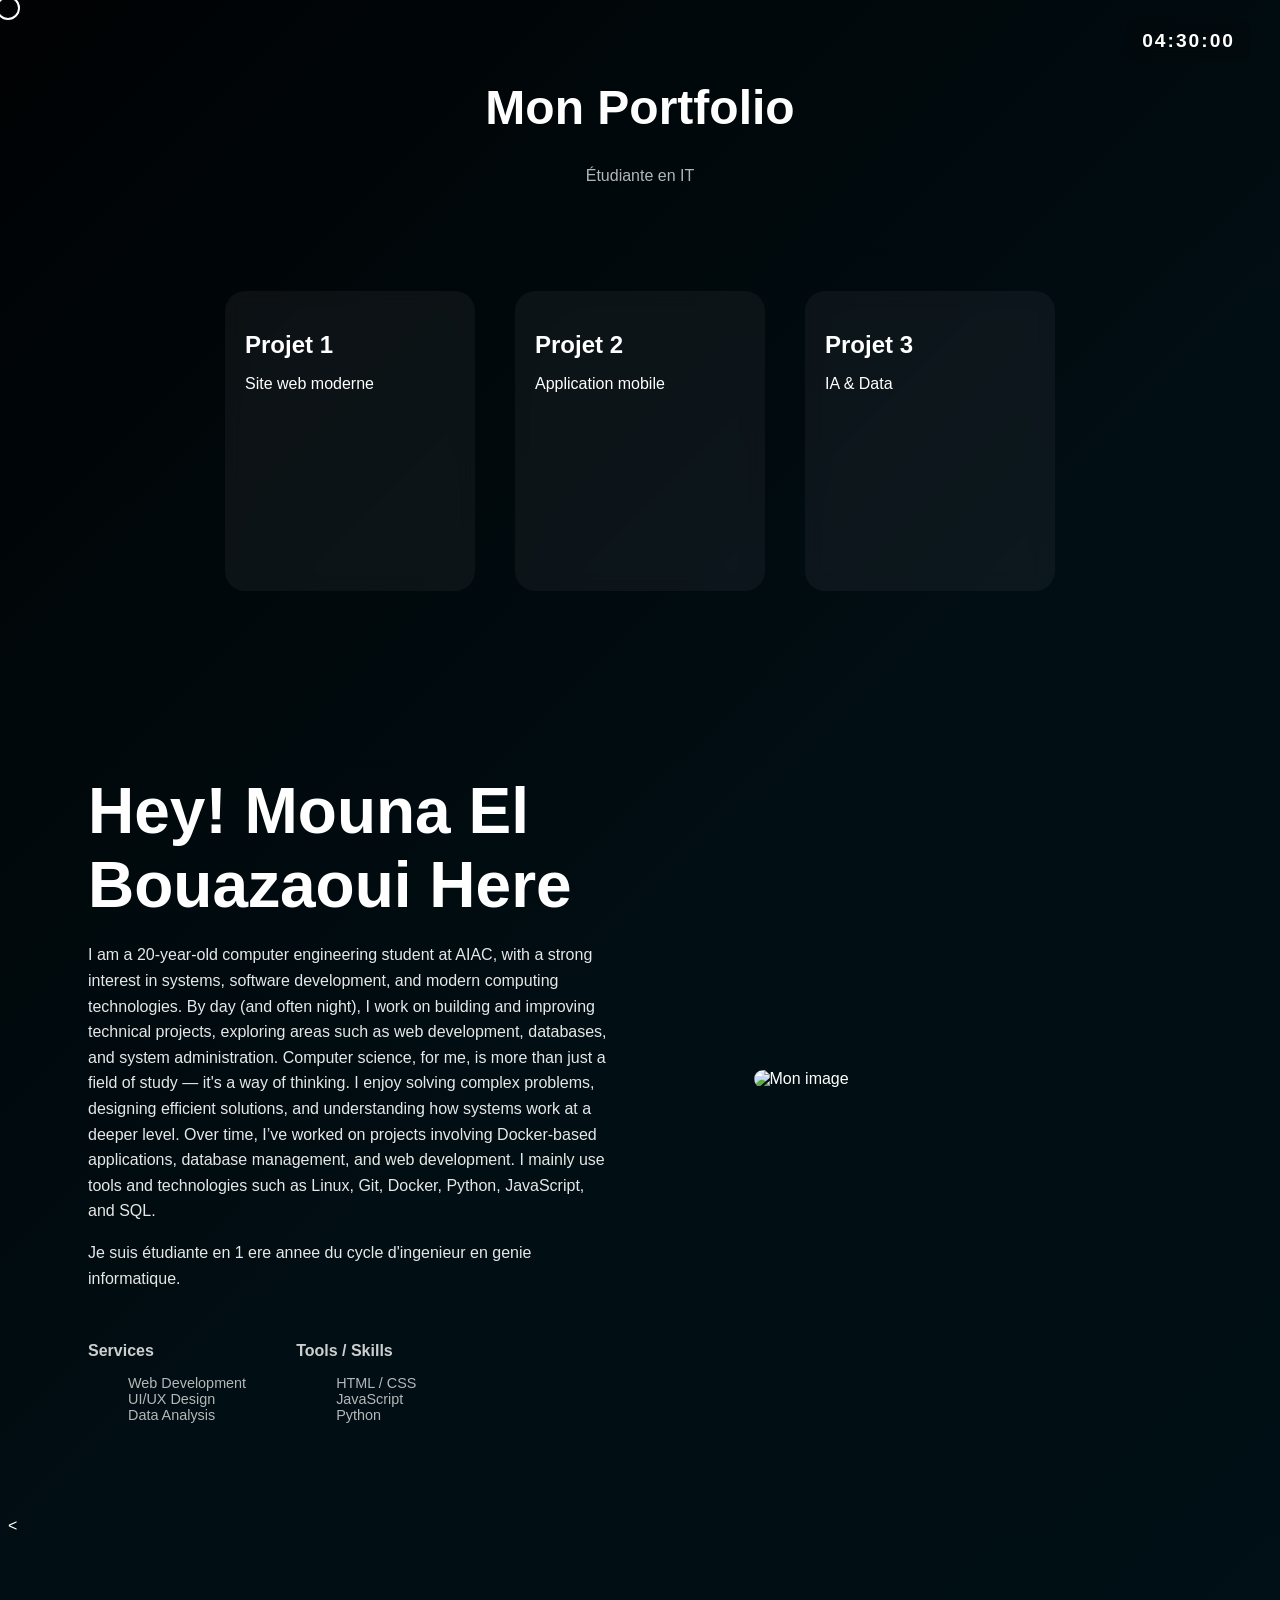
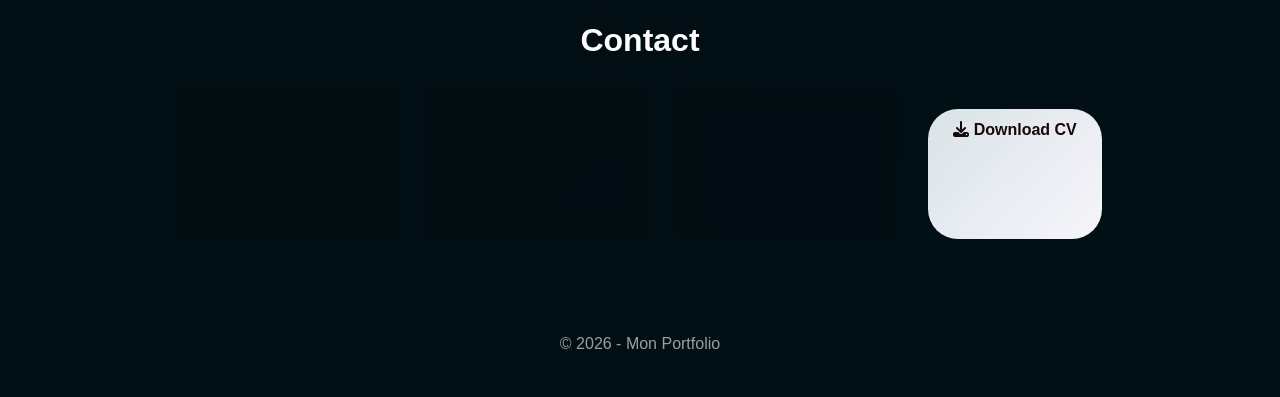
==== index.html @ 106fa744 "Rename html.index to index.html" ====
<!DOCTYPE html>
<html lang="fr">
<head>
    <meta charset="UTF-8">
    <meta name="viewport" content="width=device-width, initial-scale=1.0">
    <title>MOUNA EL BOUAZAOUI</title>
    <link rel="stylesheet" href="style.css">
    <link rel="stylesheet" href="https://cdnjs.cloudflare.com/ajax/libs/font-awesome/6.5.0/css/all.min.css">
    <link rel="icon" type="image/png" href="favicon.png">
    <div class="custom-cursor"></div>
</head>

<body>

<header>
    <h1>Mon Portfolio</h1>
    <p>Étudiante en IT</p>
    <div class="clock" id="clock">
    00:00:00
</div>
</header>

<main>

    <section class="cards">

        <div class="card">
            <div class="card-content">
                <h2>Projet 1</h2>
                <p>Site web moderne</p>
            </div>
        </div>

        <div class="card">
            <div class="card-content">
                <h2>Projet 2</h2>
                <p>Application mobile</p>
            </div>
        </div>

        <div class="card">
            <div class="card-content">
                <h2>Projet 3</h2>
                <p>IA & Data</p>
            </div>
        </div>

    </section>
    <section class="hero">

    <div class="hero-text">
        <h1>Hey! Mouna El Bouazaoui Here </h1>

        <p class="subtitle"> 
I am a 20-year-old computer engineering student at AIAC, with a strong interest in systems, software development, and modern computing technologies.

By day (and often night), I work on building and improving technical projects, exploring areas such as web development, databases, and system administration.

Computer science, for me, is more than just a field of study — it's a way of thinking. I enjoy solving complex problems, designing efficient solutions, and understanding how systems work at a deeper level.

Over time, I’ve worked on projects involving Docker-based applications, database management, and web development. I mainly use tools and technologies such as Linux, Git, Docker, Python, JavaScript, and SQL.</p>

        <p>
            Je suis étudiante en 1 ere annee du cycle d'ingenieur en genie informatique.

        </p>

        <div class="hero-info">
            <div>
                <h4>Services</h4>
                <ul>
                    <li>Web Development</li>
                    <li>UI/UX Design</li>
                    <li>Data Analysis</li>
                </ul>
            </div>

            <div>
                <h4>Tools / Skills</h4>
                <ul>
                    <li>HTML / CSS</li>
                    <li>JavaScript</li>
                    <li>Python</li>
                </ul>
            </div>
        </div>
    </div>

    <div class="hero-image">
        <!-- Remplace image.jpg par TA photo -->
        <img src="image.jpeg" alt="Mon image">
    </div>
    <link rel="icon" type="image/png" sizes="32x32" href="favicon.png">
    <link rel="shortcut icon" href="favicon.png">
</section>

</main>
<<section class="contact">

    <h2>Contact</h2>

    <div class="contact-cards">

        <a href="mailto: ellbouazaouimouna@gmail.com" class="contact-card">
            <i class="fas fa-envelope"></i>
            <p>Email</p>
        </a>
        <a href="https://github.com/ellbouazaouimouna-maker" target="_blank" class="contact-card">
             <i class="fab fa-github"></i>
             <p>GitHub</p>
        </a>

        <a href="https://www.linkedin.com/in/tonprofil" target="_blank" class="contact-card">
            <i class="fab fa-linkedin"></i>
            <p>LinkedIn</p>
        </a>
          <a href="cv.pdf" download class="cv-button">
          <i class="fas fa-download"></i> Download CV
        </a>
    </div>

</section>

<footer>
    <p>© 2026 - Mon Portfolio</p>
</footer>
<script>
function updateClock() {
    const now = new Date();

    let hours = now.getHours().toString().padStart(2, '0');
    let minutes = now.getMinutes().toString().padStart(2, '0');
    let seconds = now.getSeconds().toString().padStart(2, '0');

    const time = `${hours}:${minutes}:${seconds}`;
    document.getElementById("clock").textContent = time;
}

// Mise à jour chaque seconde
setInterval(updateClock, 1000);

// Lancer immédiatement
updateClock();
</script>
<script>
const cursor = document.querySelector(".custom-cursor");

document.addEventListener("mousemove", (e) => {
    cursor.style.left = e.clientX + "px";
    cursor.style.top = e.clientY + "px";
});
</script>
</body>
</html>
---- style.css ----
<style>
/* Reset */
* {
    margin: 0;
    padding: 0;
    box-sizing: border-box;
}

/* Body */
body {
    font-family: Arial, sans-serif;
    background: linear-gradient(135deg, #000203, #010e13, #001016);
    color: white;
    min-height: 100vh;
}

/* Header */
header {
    text-align: center;
    padding: 40px 20px;
}

header h1 {
    font-size: 3rem;
}

header p {
    opacity: 0.7;
}
/* Cards container */
.cards {
    display: flex;
    justify-content: center;
    gap: 40px;
    padding: 50px;
    perspective: 1000px; /* important pour effet 3D */
}

/* Card */
.card {
    width: 250px;
    height: 300px;
    background: rgba(119, 119, 131, 0.1);
    border-radius: 20px;
    backdrop-filter: blur(10px);
    transition: transform 0.5s;
    transform-style: preserve-3d;
    cursor: pointer;
}
.custom-cursor {
    width: 20px;
    height: 20px;
    border: 2px solid white;
    border-radius: 50%;
    position: fixed;
    pointer-events: none;
    transform: translate(-50%, -50%);
    transition: transform 0.1s ease;
    z-index: 9999;
}

/* cacher le curseur normal */
body {
    cursor: none;
}
/* Effet 3D au hover */
.card:hover {
    transform: rotateY(15deg) rotateX(10deg) scale(1.05);
}

/* Contenu */
.card-content {
    padding: 20px;
    transform: translateZ(50px); /* effet profondeur */
}

.card h2 {
    margin-bottom: 10px;
}

/* Footer */
footer {
    text-align: center;
    padding: 20px;
    opacity: 0.6;
}
/* Section contact */
.contact {
    text-align: center;
    padding: 60px 20px;
}

.contact h2 {
    font-size: 2rem;
    margin-bottom: 30px;
}

/* Conteneur */
.contact-cards {
    display: flex;
    justify-content: center;
    gap: 30px;
    perspective: 1000px;
    flex-wrap: wrap;
}

/* Carte contact */
.contact-card {
    width: 220px;
    height: 150px;
    background: rgba(15, 0, 0, 0.1);
    border-radius: 15px;
    backdrop-filter: blur(10px);
    text-decoration: none;
    color: white;
    display: flex;
    flex-direction: column;
    justify-content: center;
    align-items: center;
    transition: transform 0.5s, background 0.3s;
    transform-style: preserve-3d;
}

/* Effet 3D */
.contact-card:hover {
    transform: rotateY(-15deg) rotateX(10deg) scale(1.05);
    background: #08000033;
}

/* Texte */
.contact-card h3 {
    margin-bottom: 10px;
}

.contact-card p {
    font-size: 0.9rem;
    opacity: 0.8;
}
/* HERO SECTION */
.hero {
    display: flex;
    justify-content: space-between;
    align-items: center;
    padding: 80px;
    gap: 50px;
    flex-wrap: wrap;
}

/* TEXTE */
.hero-text {
    flex: 1;
    min-width: 300px;
}

.hero-text h1 {
    font-size: 4rem;
    margin-bottom: 20px;
}

.subtitle {
    opacity: 0.7;
    margin-bottom: 20px;
}

.hero-text p {
    margin-bottom: 15px;
    line-height: 1.6;
    opacity: 0.9;
}

/* INFOS */
.hero-info {
    display: flex;
    gap: 50px;
    margin-top: 30px;
}

.hero-info h4 {
    margin-bottom: 10px;
    opacity: 0.8;
}

.hero-info ul {
    list-style: none;
    font-size: 0.9rem;
    opacity: 0.7;
}

/* IMAGE */
.hero-image {
    flex: 1;
    display: flex;
    justify-content: center;
}

/* Effet 3D image */
.hero-image img {
    width: 350px;
    border-radius: 20px;
    transition: transform 0.5s;
}

/* Hover 3D */
.hero-image img:hover {
    transform: rotateY(10deg) rotateX(5deg) scale(1.05);
}
/* Icônes */
.contact-card i {
    font-size: 2rem;
    margin-bottom: 10px;
    transition: transform 0.3s, color 0.3s;
}

/* Effet hover icône */
.contact-card:hover i {
    transform: scale(1.2);
    color: #010d0f;
}
/* Couleur GitHub */
.fa-github {
    color: #ffffff;
}

/* Option hover plus stylée */
.contact-card:hover .fa-github {
    color: #6e40c9;
}
/* Horloge en haut à droite */
.clock {
    position: fixed;
    top: 20px;
    right: 30px;
    font-size: 1.2rem;
    font-weight: bold;
    background: rgba(24, 15, 15, 0.1);
    padding: 10px 15px;
    border-radius: 10px;
    backdrop-filter: blur(10px);
    color: white;
    z-index: 1000;
    letter-spacing: 2px;
}

.cv-button {
    display: inline-block;
    margin-top: 20px;
    padding: 12px 25px;
    border-radius: 30px;
    background: linear-gradient(135deg, #d9e3e6, #f7f5fa);
    color: rgb(24, 8, 8);
    text-decoration: none;
    font-weight: bold;
    transition: transform 0.3s, box-shadow 0.3s;
}

/* Hover */
.cv-button:hover {
    transform: translateY(-3px);
    box-shadow: 0 10px 20px rgba(0,0,0,0.3);
}
<style>
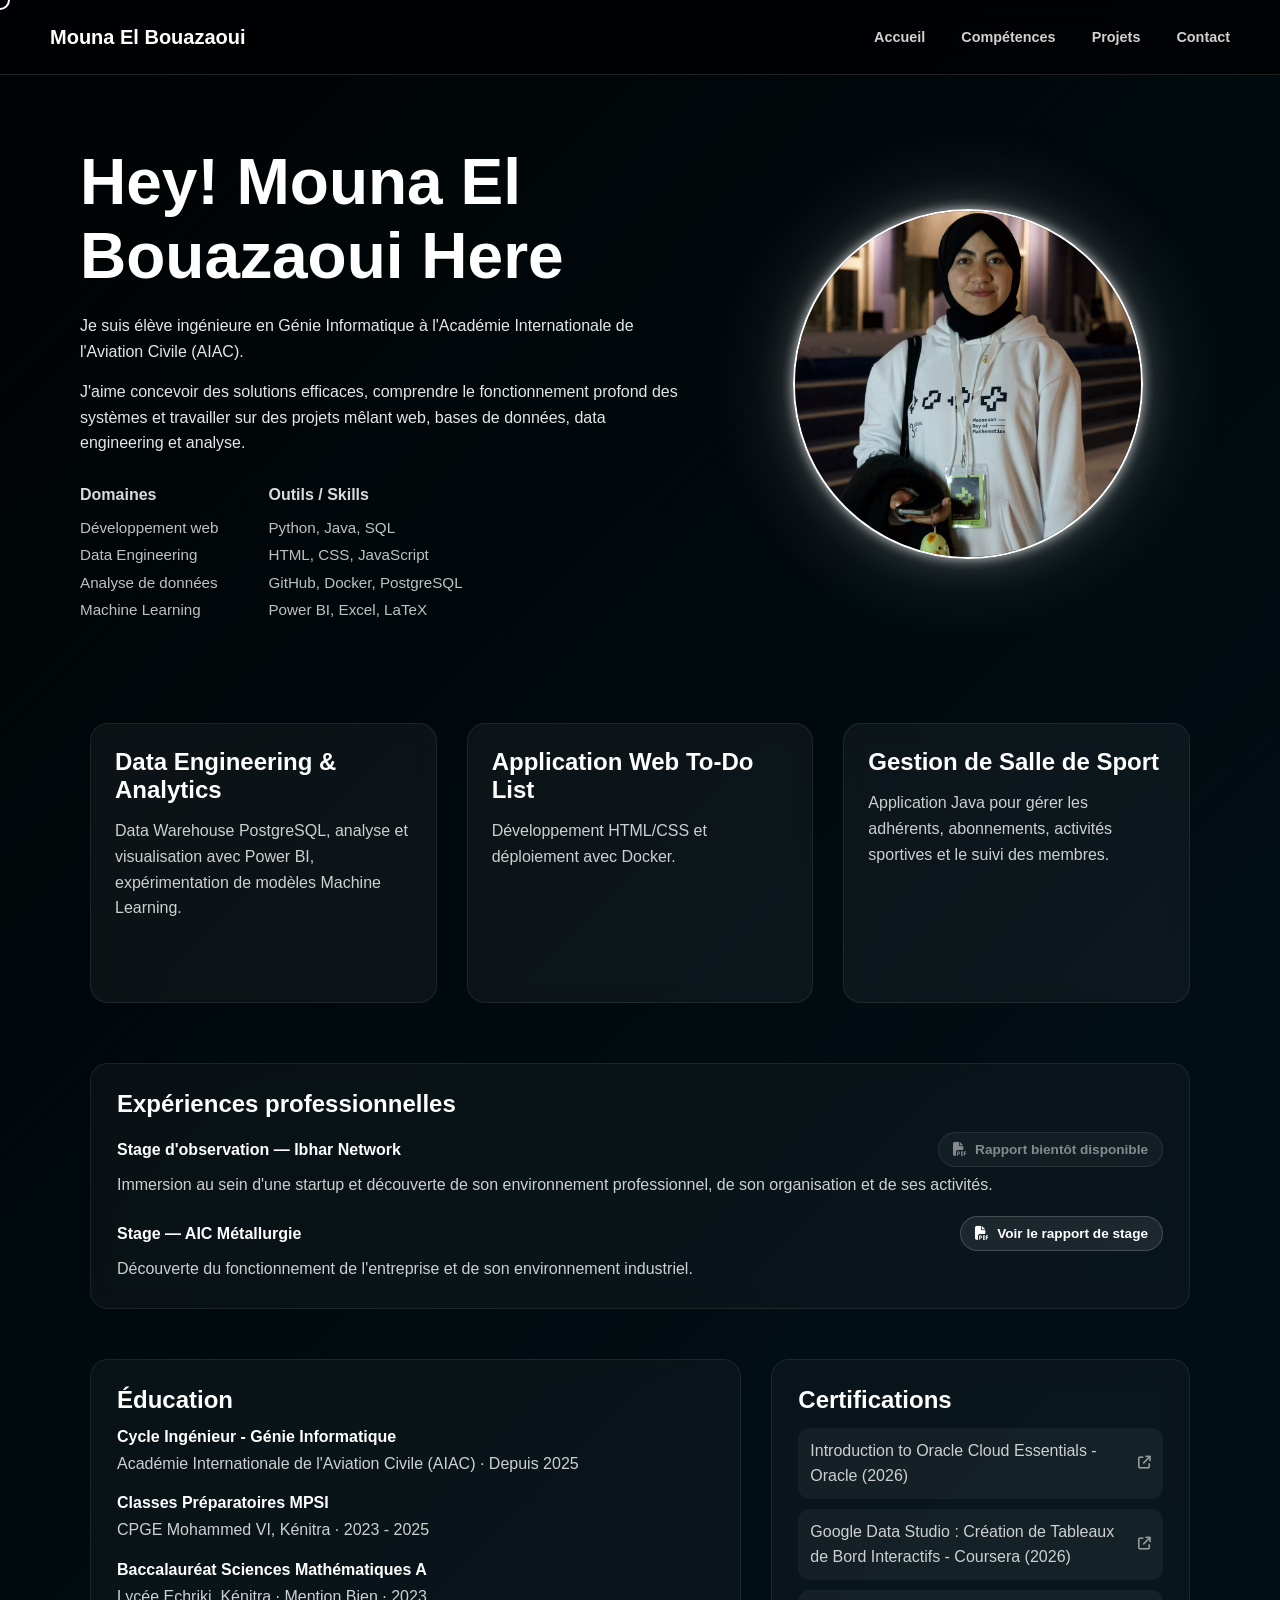
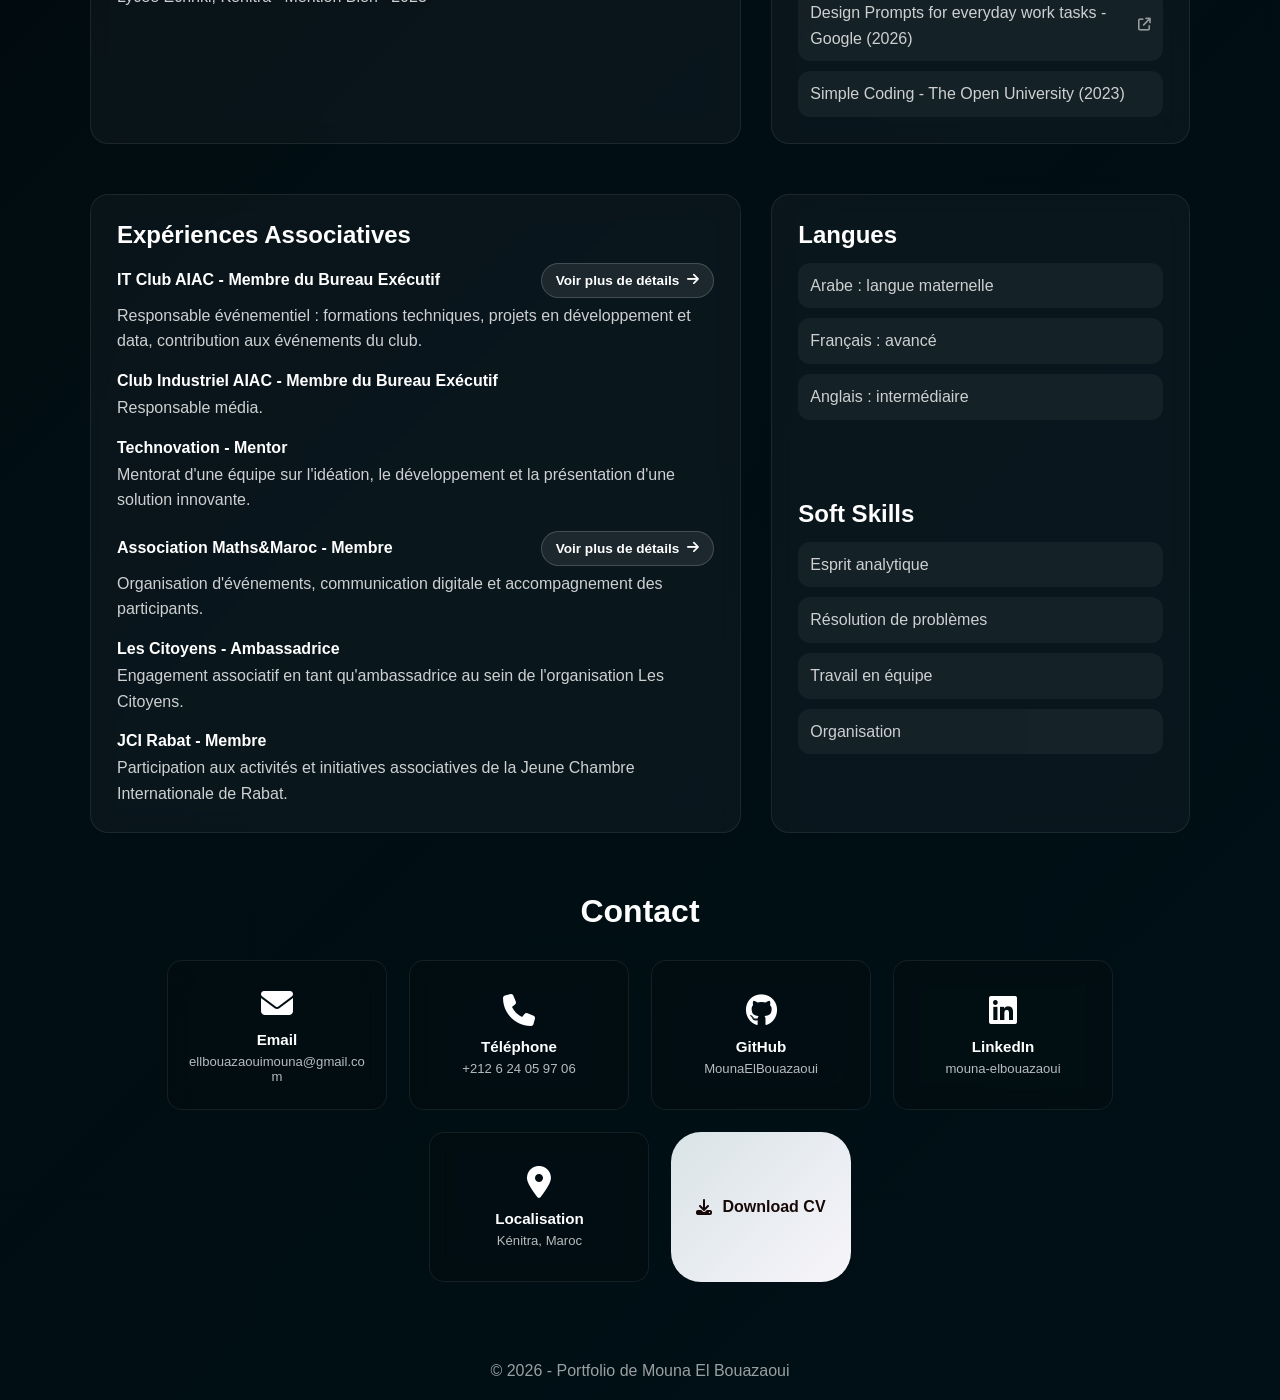
==== commit 23d0d45a: "Modification du portfolio" ====
--- a/index.html
+++ b/index.html
@@ -3,152 +3,295 @@
 <head>
     <meta charset="UTF-8">
     <meta name="viewport" content="width=device-width, initial-scale=1.0">
-    <title>MOUNA EL BOUAZAOUI</title>
+    <title>Mouna El Bouazaoui</title>
     <link rel="stylesheet" href="style.css">
     <link rel="stylesheet" href="https://cdnjs.cloudflare.com/ajax/libs/font-awesome/6.5.0/css/all.min.css">
-    <link rel="icon" type="image/png" href="favicon.png">
+</head>
+
+<body>
     <div class="custom-cursor"></div>
-</head>
-
-<body>
-
-<header>
-    <h1>Mon Portfolio</h1>
-    <p>Étudiante en IT</p>
-    <div class="clock" id="clock">
-    00:00:00
-</div>
-</header>
-
-<main>
-
-    <section class="cards">
-
-        <div class="card">
-            <div class="card-content">
-                <h2>Projet 1</h2>
-                <p>Site web moderne</p>
-            </div>
-        </div>
-
-        <div class="card">
-            <div class="card-content">
-                <h2>Projet 2</h2>
-                <p>Application mobile</p>
-            </div>
-        </div>
-
-        <div class="card">
-            <div class="card-content">
-                <h2>Projet 3</h2>
-                <p>IA & Data</p>
-            </div>
-        </div>
-
-    </section>
-    <section class="hero">
-
-    <div class="hero-text">
-        <h1>Hey! Mouna El Bouazaoui Here </h1>
-
-        <p class="subtitle"> 
-I am a 20-year-old computer engineering student at AIAC, with a strong interest in systems, software development, and modern computing technologies.
-
-By day (and often night), I work on building and improving technical projects, exploring areas such as web development, databases, and system administration.
-
-Computer science, for me, is more than just a field of study — it's a way of thinking. I enjoy solving complex problems, designing efficient solutions, and understanding how systems work at a deeper level.
-
-Over time, I’ve worked on projects involving Docker-based applications, database management, and web development. I mainly use tools and technologies such as Linux, Git, Docker, Python, JavaScript, and SQL.</p>
-
-        <p>
-            Je suis étudiante en 1 ere annee du cycle d'ingenieur en genie informatique.
-
-        </p>
-
-        <div class="hero-info">
-            <div>
-                <h4>Services</h4>
-                <ul>
-                    <li>Web Development</li>
-                    <li>UI/UX Design</li>
-                    <li>Data Analysis</li>
+
+    <header class="site-header">
+        <nav class="navbar" aria-label="Navigation principale">
+            <a class="navbar-brand" href="#accueil">Mouna El Bouazaoui</a>
+            <div class="navbar-links">
+                <a href="#accueil">Accueil</a>
+                <a href="#competences">Compétences</a>
+                <a href="#projets">Projets</a>
+                <a href="#contact">Contact</a>
+            </div>
+        </nav>
+    </header>
+
+    <main>
+        <section class="hero" id="accueil">
+            <div class="hero-text">
+                <h1>Hey! Mouna El Bouazaoui Here</h1>
+
+                <p class="subtitle">
+                    Je suis élève ingénieure en Génie Informatique à l'Académie Internationale de l'Aviation Civile (AIAC).
+
+                <p>
+                    J'aime concevoir des solutions efficaces, comprendre le fonctionnement profond des systèmes et travailler sur des projets mêlant web, bases de données, data engineering et analyse.
+                </p>
+
+                <div class="hero-info" id="competences">
+                    <div>
+                        <h4>Domaines</h4>
+                        <ul>
+                            <li>Développement web</li>
+                            <li>Data Engineering</li>
+                            <li>Analyse de données</li>
+                            <li>Machine Learning</li>
+                        </ul>
+                    </div>
+
+                    <div>
+                        <h4>Outils / Skills</h4>
+                        <ul>
+                            <li>Python, Java, SQL</li>
+                            <li>HTML, CSS, JavaScript</li>
+                            <li>GitHub, Docker, PostgreSQL</li>
+                            <li>Power BI, Excel, LaTeX</li>
+                        </ul>
+                    </div>
+                </div>
+            </div>
+
+            <div class="hero-image">
+                <div class="profile-visual">
+                    <img src="assets/images/photo-mouna.jpeg" alt="Photo de Mouna El Bouazaoui" onerror="this.style.display='none'; this.nextElementSibling.style.display='grid';">
+                    <div class="profile-fallback" aria-hidden="true">MEB</div>
+                </div>
+            </div>
+        </section>
+
+        <section class="cards" id="projets" aria-label="Projets">
+            <a class="card" href="https://github.com/ellbouazaouimouna-maker/Systeme-etude-de-credit" target="_blank" rel="noopener noreferrer" aria-label="Voir le projet Data Engineering et Analytics sur GitHub">
+                <div class="card-content">
+                    <h2>Data Engineering & Analytics</h2>
+                    <p>Data Warehouse PostgreSQL, analyse et visualisation avec Power BI, expérimentation de modèles Machine Learning.</p>
+                </div>
+            </a>
+
+            <a class="card" href="https://github.com/ellbouazaouimouna-maker/Projet-TO-DO-LIST-avec-DOCKER" target="_blank" rel="noopener noreferrer" aria-label="Voir le projet Application Web To-Do List sur GitHub">
+                <div class="card-content">
+                    <h2>Application Web To-Do List</h2>
+                    <p>Développement HTML/CSS et déploiement avec Docker.</p>
+                </div>
+            </a>
+
+            <a class="card" href="https://github.com/ellbouazaouimouna-maker/Gestion-de-salle-de-sport" target="_blank" rel="noopener noreferrer" aria-label="Voir le projet Gestion de Salle de Sport sur GitHub">
+                <div class="card-content">
+                    <h2>Gestion de Salle de Sport</h2>
+                    <p>Application Java pour gérer les adhérents, abonnements, activités sportives et le suivi des membres.</p>
+                </div>
+            </a>
+        </section>
+
+        <section class="professional-experience" aria-labelledby="professional-experience-title">
+            <article class="info-block">
+                <h2 id="professional-experience-title">Expériences professionnelles</h2>
+                <div class="timeline">
+                    <div>
+                        <div class="experience-heading">
+                            <h3>Stage d'observation — Ibhar Network</h3>
+                            <span class="report-link report-link-disabled" aria-disabled="true" title="Le rapport sera ajouté prochainement">
+                                <i class="fas fa-file-pdf" aria-hidden="true"></i>
+                                Rapport bientôt disponible
+                            </span>
+                        </div>
+                        <p>Immersion au sein d'une startup et découverte de son environnement professionnel, de son organisation et de ses activités.</p>
+                    </div>
+                    <div>
+                        <div class="experience-heading">
+                            <h3>Stage — AIC Métallurgie</h3>
+                            <a class="report-link" href="output/pdf/rapport-stage-aic-metallurgie.pdf" target="_blank" rel="noopener noreferrer" aria-label="Voir le rapport du stage AIC Métallurgie au format PDF">
+                                <i class="fas fa-file-pdf" aria-hidden="true"></i>
+                                Voir le rapport de stage
+                            </a>
+                        </div>
+                        <p>Découverte du fonctionnement de l'entreprise et de son environnement industriel.</p>
+                    </div>
+                </div>
+            </article>
+        </section>
+
+        <section class="section-grid">
+            <article class="info-block">
+                <h2>Éducation</h2>
+                <div class="timeline">
+                    <div>
+                        <h3>Cycle Ingénieur - Génie Informatique</h3>
+                        <p>Académie Internationale de l'Aviation Civile (AIAC) · Depuis 2025</p>
+                    </div>
+                    <div>
+                        <h3>Classes Préparatoires MPSI</h3>
+                        <p>CPGE Mohammed VI, Kénitra · 2023 - 2025</p>
+                    </div>
+                    <div>
+                        <h3>Baccalauréat Sciences Mathématiques A</h3>
+                        <p>Lycée Echriki, Kénitra · Mention Bien · 2023</p>
+                    </div>
+                </div>
+            </article>
+
+            <article class="info-block">
+                <h2>Certifications</h2>
+                <ul class="pill-list">
+                    <li>
+                        <a class="certification-link" href="https://www.coursera.org/account/accomplishments/verify/Z0UGKLXMLCTJ" target="_blank" rel="noopener noreferrer" aria-label="Voir la certification Introduction to Oracle Cloud Essentials">
+                            Introduction to Oracle Cloud Essentials - Oracle (2026)
+                            <i class="fas fa-arrow-up-right-from-square" aria-hidden="true"></i>
+                        </a>
+                    </li>
+                    <li>
+                        <a class="certification-link" href="https://www.coursera.org/account/accomplishments/verify/S3KETOP39G07" target="_blank" rel="noopener noreferrer" aria-label="Voir la certification Google Data Studio sur Coursera">
+                            Google Data Studio : Création de Tableaux de Bord Interactifs - Coursera (2026)
+                            <i class="fas fa-arrow-up-right-from-square" aria-hidden="true"></i>
+                        </a>
+                    </li>
+                    <li>
+                        <a class="certification-link" href="https://www.coursera.org/account/accomplishments/verify/1ARHEZZU7ST5" target="_blank" rel="noopener noreferrer" aria-label="Voir la certification Design Prompts for everyday work tasks">
+                            Design Prompts for everyday work tasks - Google (2026)
+                            <i class="fas fa-arrow-up-right-from-square" aria-hidden="true"></i>
+                        </a>
+                    </li>
+                    <li>Simple Coding - The Open University (2023)</li>
                 </ul>
-            </div>
-
-            <div>
-                <h4>Tools / Skills</h4>
-                <ul>
-                    <li>HTML / CSS</li>
-                    <li>JavaScript</li>
-                    <li>Python</li>
-                </ul>
-            </div>
-        </div>
-    </div>
-
-    <div class="hero-image">
-        <!-- Remplace image.jpg par TA photo -->
-        <img src="image.jpeg" alt="Mon image">
-    </div>
-    <link rel="icon" type="image/png" sizes="32x32" href="favicon.png">
-    <link rel="shortcut icon" href="favicon.png">
-</section>
-
-</main>
-<<section class="contact">
-
-    <h2>Contact</h2>
-
-    <div class="contact-cards">
-
-        <a href="mailto: ellbouazaouimouna@gmail.com" class="contact-card">
-            <i class="fas fa-envelope"></i>
-            <p>Email</p>
-        </a>
-        <a href="https://github.com/ellbouazaouimouna-maker" target="_blank" class="contact-card">
-             <i class="fab fa-github"></i>
-             <p>GitHub</p>
-        </a>
-
-        <a href="https://www.linkedin.com/in/tonprofil" target="_blank" class="contact-card">
-            <i class="fab fa-linkedin"></i>
-            <p>LinkedIn</p>
-        </a>
-          <a href="cv.pdf" download class="cv-button">
-          <i class="fas fa-download"></i> Download CV
-        </a>
-    </div>
-
-</section>
-
-<footer>
-    <p>© 2026 - Mon Portfolio</p>
-</footer>
-<script>
-function updateClock() {
-    const now = new Date();
-
-    let hours = now.getHours().toString().padStart(2, '0');
-    let minutes = now.getMinutes().toString().padStart(2, '0');
-    let seconds = now.getSeconds().toString().padStart(2, '0');
-
-    const time = `${hours}:${minutes}:${seconds}`;
-    document.getElementById("clock").textContent = time;
-}
-
-// Mise à jour chaque seconde
-setInterval(updateClock, 1000);
-
-// Lancer immédiatement
-updateClock();
-</script>
-<script>
-const cursor = document.querySelector(".custom-cursor");
-
-document.addEventListener("mousemove", (e) => {
-    cursor.style.left = e.clientX + "px";
-    cursor.style.top = e.clientY + "px";
-});
-</script>
+            </article>
+        </section>
+
+        <section class="section-grid">
+            <article class="info-block">
+                <h2>Expériences Associatives</h2>
+                <div class="timeline">
+                    <div>
+                        <div class="experience-heading">
+                            <h3>IT Club AIAC - Membre du Bureau Exécutif</h3>
+                            <a class="details-link" href="club-it-aiac.html" target="_blank" rel="noopener noreferrer">
+                                Voir plus de détails
+                                <i class="fas fa-arrow-right" aria-hidden="true"></i>
+                            </a>
+                        </div>
+                        <p>Responsable événementiel : formations techniques, projets en développement et data, contribution aux événements du club.</p>
+                    </div>
+                    <div>
+                        <h3>Club Industriel AIAC - Membre du Bureau Exécutif</h3>
+                        <p>Responsable média.</p>
+                    </div>
+                    <div>
+                        <h3>Technovation - Mentor</h3>
+                        <p>Mentorat d'une équipe sur l'idéation, le développement et la présentation d'une solution innovante.</p>
+                    </div>
+                    <div>
+                        <div class="experience-heading">
+                            <h3>Association Maths&amp;Maroc - Membre</h3>
+                            <a class="details-link" href="association-maths-maroc.html" target="_blank" rel="noopener noreferrer">
+                                Voir plus de détails
+                                <i class="fas fa-arrow-right" aria-hidden="true"></i>
+                            </a>
+                        </div>
+                        <p>Organisation d'événements, communication digitale et accompagnement des participants.</p>
+                    </div>
+                    <div>
+                        <h3>Les Citoyens - Ambassadrice</h3>
+                        <p>Engagement associatif en tant qu'ambassadrice au sein de l'organisation Les Citoyens.</p>
+                    </div>
+                    <div>
+                        <h3>JCI Rabat - Membre</h3>
+                        <p>Participation aux activités et initiatives associatives de la Jeune Chambre Internationale de Rabat.</p>
+                    </div>
+                </div>
+            </article>
+
+            <article class="info-block split-block">
+                <div>
+                    <h2>Langues</h2>
+                    <ul class="pill-list">
+                        <li>Arabe : langue maternelle</li>
+                        <li>Français : avancé</li>
+                        <li>Anglais : intermédiaire</li>
+                    </ul>
+                </div>
+
+                <div>
+                    <h2>Soft Skills</h2>
+                    <ul class="pill-list">
+                        <li>Esprit analytique</li>
+                        <li>Résolution de problèmes</li>
+                        <li>Travail en équipe</li>
+                        <li>Organisation</li>
+                    </ul>
+                </div>
+            </article>
+        </section>
+
+        <section class="contact" id="contact">
+            <h2>Contact</h2>
+
+            <div class="contact-cards">
+                <a href="mailto:ellbouazaouimouna@gmail.com" class="contact-card">
+                    <i class="fas fa-envelope"></i>
+                    <p>Email</p>
+                    <span>ellbouazaouimouna@gmail.com</span>
+                </a>
+
+                <a href="tel:+212624059706" class="contact-card">
+                    <i class="fas fa-phone"></i>
+                    <p>Téléphone</p>
+                    <span>+212 6 24 05 97 06</span>
+                </a>
+
+                <a href="https://github.com/MounaElBouazaoui" target="_blank" class="contact-card">
+                    <i class="fab fa-github"></i>
+                    <p>GitHub</p>
+                    <span>MounaElBouazaoui</span>
+                </a>
+
+                <a href="https://www.linkedin.com/in/mouna-elbouazaoui-bb9467207" target="_blank" class="contact-card">
+                    <i class="fab fa-linkedin"></i>
+                    <p>LinkedIn</p>
+                    <span>mouna-elbouazaoui</span>
+                </a>
+
+                <div class="contact-card">
+                    <i class="fas fa-location-dot"></i>
+                    <p>Localisation</p>
+                    <span>Kénitra, Maroc</span>
+                </div>
+
+                <a href="Mon%20CV%20(1)%20(1).pdf" download class="cv-button">
+                    <i class="fas fa-download"></i> Download CV
+                </a>
+            </div>
+        </section>
+    </main>
+
+    <footer>
+        <p>© 2026 - Portfolio de Mouna El Bouazaoui</p>
+    </footer>
+
+    <script>
+        function updateClock() {
+            const now = new Date();
+            const hours = now.getHours().toString().padStart(2, "0");
+            const minutes = now.getMinutes().toString().padStart(2, "0");
+            const seconds = now.getSeconds().toString().padStart(2, "0");
+
+            const clock = document.getElementById("clock");
+            if (clock) clock.textContent = `${hours}:${minutes}:${seconds}`;
+        }
+
+        setInterval(updateClock, 1000);
+        updateClock();
+
+        const cursor = document.querySelector(".custom-cursor");
+
+        document.addEventListener("mousemove", (e) => {
+            cursor.style.left = `${e.clientX}px`;
+            cursor.style.top = `${e.clientY}px`;
+        });
+    </script>
 </body>
 </html>
--- a/style.css
+++ b/style.css
@@ -1,4 +1,3 @@
-<style>
 /* Reset */
 * {
     margin: 0;
@@ -6,47 +5,83 @@
     box-sizing: border-box;
 }
 
-/* Body */
+html {
+    scroll-behavior: smooth;
+}
+
 body {
     font-family: Arial, sans-serif;
     background: linear-gradient(135deg, #000203, #010e13, #001016);
     color: white;
     min-height: 100vh;
-}
-
-/* Header */
-header {
-    text-align: center;
-    padding: 40px 20px;
-}
-
-header h1 {
-    font-size: 3rem;
-}
-
-header p {
-    opacity: 0.7;
-}
-/* Cards container */
-.cards {
-    display: flex;
-    justify-content: center;
-    gap: 40px;
-    padding: 50px;
-    perspective: 1000px; /* important pour effet 3D */
-}
-
-/* Card */
-.card {
-    width: 250px;
-    height: 300px;
-    background: rgba(119, 119, 131, 0.1);
-    border-radius: 20px;
-    backdrop-filter: blur(10px);
-    transition: transform 0.5s;
-    transform-style: preserve-3d;
-    cursor: pointer;
-}
+    cursor: none;
+}
+
+.site-header {
+    position: sticky;
+    top: 0;
+    z-index: 2000;
+    padding: 0 40px;
+    background: rgba(0, 2, 3, 0.88);
+    border-bottom: 1px solid rgba(255, 255, 255, 0.12);
+    backdrop-filter: blur(16px);
+}
+
+.navbar {
+    width: min(1180px, 100%);
+    min-height: 74px;
+    margin: 0 auto;
+    display: flex;
+    align-items: center;
+    justify-content: space-between;
+    gap: 30px;
+}
+
+.navbar-brand {
+    color: #ffffff;
+    font-size: 1.25rem;
+    font-weight: 800;
+    text-decoration: none;
+    white-space: nowrap;
+}
+
+.navbar-links {
+    display: flex;
+    align-items: center;
+    justify-content: flex-end;
+    gap: clamp(18px, 3vw, 36px);
+}
+
+.navbar-links a {
+    position: relative;
+    color: rgba(255, 255, 255, 0.82);
+    font-size: 0.9rem;
+    font-weight: 700;
+    text-decoration: none;
+    transition: color 0.25s;
+}
+
+.navbar-links a::after {
+    content: "";
+    position: absolute;
+    left: 0;
+    right: 100%;
+    bottom: -8px;
+    height: 2px;
+    background: #ffffff;
+    transition: right 0.25s;
+}
+
+.navbar-links a:hover,
+.navbar-links a:focus-visible {
+    color: #ffffff;
+}
+
+.navbar-links a:hover::after,
+.navbar-links a:focus-visible::after {
+    right: 0;
+}
+
 .custom-cursor {
     width: 20px;
     height: 20px;
@@ -59,173 +94,6 @@
     z-index: 9999;
 }
 
-/* cacher le curseur normal */
-body {
-    cursor: none;
-}
-/* Effet 3D au hover */
-.card:hover {
-    transform: rotateY(15deg) rotateX(10deg) scale(1.05);
-}
-
-/* Contenu */
-.card-content {
-    padding: 20px;
-    transform: translateZ(50px); /* effet profondeur */
-}
-
-.card h2 {
-    margin-bottom: 10px;
-}
-
-/* Footer */
-footer {
-    text-align: center;
-    padding: 20px;
-    opacity: 0.6;
-}
-/* Section contact */
-.contact {
-    text-align: center;
-    padding: 60px 20px;
-}
-
-.contact h2 {
-    font-size: 2rem;
-    margin-bottom: 30px;
-}
-
-/* Conteneur */
-.contact-cards {
-    display: flex;
-    justify-content: center;
-    gap: 30px;
-    perspective: 1000px;
-    flex-wrap: wrap;
-}
-
-/* Carte contact */
-.contact-card {
-    width: 220px;
-    height: 150px;
-    background: rgba(15, 0, 0, 0.1);
-    border-radius: 15px;
-    backdrop-filter: blur(10px);
-    text-decoration: none;
-    color: white;
-    display: flex;
-    flex-direction: column;
-    justify-content: center;
-    align-items: center;
-    transition: transform 0.5s, background 0.3s;
-    transform-style: preserve-3d;
-}
-
-/* Effet 3D */
-.contact-card:hover {
-    transform: rotateY(-15deg) rotateX(10deg) scale(1.05);
-    background: #08000033;
-}
-
-/* Texte */
-.contact-card h3 {
-    margin-bottom: 10px;
-}
-
-.contact-card p {
-    font-size: 0.9rem;
-    opacity: 0.8;
-}
-/* HERO SECTION */
-.hero {
-    display: flex;
-    justify-content: space-between;
-    align-items: center;
-    padding: 80px;
-    gap: 50px;
-    flex-wrap: wrap;
-}
-
-/* TEXTE */
-.hero-text {
-    flex: 1;
-    min-width: 300px;
-}
-
-.hero-text h1 {
-    font-size: 4rem;
-    margin-bottom: 20px;
-}
-
-.subtitle {
-    opacity: 0.7;
-    margin-bottom: 20px;
-}
-
-.hero-text p {
-    margin-bottom: 15px;
-    line-height: 1.6;
-    opacity: 0.9;
-}
-
-/* INFOS */
-.hero-info {
-    display: flex;
-    gap: 50px;
-    margin-top: 30px;
-}
-
-.hero-info h4 {
-    margin-bottom: 10px;
-    opacity: 0.8;
-}
-
-.hero-info ul {
-    list-style: none;
-    font-size: 0.9rem;
-    opacity: 0.7;
-}
-
-/* IMAGE */
-.hero-image {
-    flex: 1;
-    display: flex;
-    justify-content: center;
-}
-
-/* Effet 3D image */
-.hero-image img {
-    width: 350px;
-    border-radius: 20px;
-    transition: transform 0.5s;
-}
-
-/* Hover 3D */
-.hero-image img:hover {
-    transform: rotateY(10deg) rotateX(5deg) scale(1.05);
-}
-/* Icônes */
-.contact-card i {
-    font-size: 2rem;
-    margin-bottom: 10px;
-    transition: transform 0.3s, color 0.3s;
-}
-
-/* Effet hover icône */
-.contact-card:hover i {
-    transform: scale(1.2);
-    color: #010d0f;
-}
-/* Couleur GitHub */
-.fa-github {
-    color: #ffffff;
-}
-
-/* Option hover plus stylée */
-.contact-card:hover .fa-github {
-    color: #6e40c9;
-}
-/* Horloge en haut à droite */
 .clock {
     position: fixed;
     top: 20px;
@@ -241,10 +109,694 @@
     letter-spacing: 2px;
 }
 
+.hero {
+    display: flex;
+    justify-content: space-between;
+    align-items: center;
+    padding: 70px 80px;
+    gap: 50px;
+    flex-wrap: wrap;
+}
+
+.hero-text {
+    flex: 1 1 420px;
+}
+
+.hero-text h1 {
+    font-size: clamp(2.4rem, 7vw, 4rem);
+    margin-bottom: 20px;
+}
+
+.subtitle {
+    opacity: 0.8;
+    margin-bottom: 20px;
+}
+
+.hero-text p {
+    margin-bottom: 15px;
+    line-height: 1.6;
+    opacity: 0.9;
+}
+
+.hero-info {
+    display: flex;
+    gap: 50px;
+    margin-top: 30px;
+    flex-wrap: wrap;
+}
+
+.hero-info h4 {
+    margin-bottom: 10px;
+    opacity: 0.85;
+}
+
+.hero-info ul {
+    list-style: none;
+    font-size: 0.95rem;
+    line-height: 1.8;
+    opacity: 0.75;
+}
+
+.hero-image {
+    position: relative;
+    flex: 1 1 280px;
+    display: flex;
+    align-items: center;
+    justify-content: center;
+    min-height: 430px;
+    isolation: isolate;
+}
+
+.hero-image::before {
+    content: "";
+    position: absolute;
+    width: min(520px, 120%);
+    aspect-ratio: 1;
+    border-radius: 50%;
+    background: radial-gradient(circle, rgba(255, 255, 255, 0.18) 0%, rgba(255, 255, 255, 0.07) 42%, transparent 70%);
+    filter: blur(10px);
+    z-index: -1;
+}
+
+.profile-visual {
+    position: relative;
+    width: min(350px, 86vw);
+    aspect-ratio: 1;
+    border-radius: 50%;
+    overflow: hidden;
+    background: linear-gradient(135deg, rgba(255, 255, 255, 0.2), rgba(115, 115, 125, 0.24));
+    border: 2px solid #ffffff;
+    box-shadow: 0 0 12px rgba(255, 255, 255, 0.72), 0 0 42px rgba(255, 255, 255, 0.22);
+    transition: transform 0.45s ease, box-shadow 0.45s ease;
+}
+
+.profile-visual img,
+.profile-fallback {
+    width: 100%;
+    height: 100%;
+}
+
+.profile-visual img {
+    object-fit: cover;
+    object-position: center;
+    display: block;
+}
+
+.profile-fallback {
+    display: none;
+    place-items: center;
+    font-size: clamp(3.2rem, 10vw, 5.5rem);
+    font-weight: bold;
+    letter-spacing: 0;
+    color: rgba(255, 255, 255, 0.86);
+}
+
+.profile-visual:hover {
+    transform: scale(1.04);
+    box-shadow: 0 0 16px rgba(255, 255, 255, 0.9), 0 0 58px rgba(255, 255, 255, 0.35);
+}
+
+/* Kept for compatibility if an image is used outside the fallback wrapper. */
+.hero-image > img {
+    width: min(350px, 100%);
+    border-radius: 20px;
+    transition: transform 0.5s;
+}
+
+.hero-image > img:hover {
+    transform: rotateY(10deg) rotateX(5deg) scale(1.05);
+}
+
+.cards,
+.professional-experience,
+.section-grid,
+.contact {
+    max-width: 1180px;
+    margin: 0 auto;
+}
+
+.professional-experience {
+    padding: 0 40px 50px;
+}
+
+.cards {
+    display: grid;
+    grid-template-columns: repeat(3, minmax(0, 1fr));
+    gap: 30px;
+    padding: 30px 40px 60px;
+    perspective: 1000px;
+}
+
+.card {
+    display: block;
+    min-height: 280px;
+    background: rgba(119, 119, 131, 0.1);
+    border: 1px solid rgba(255, 255, 255, 0.08);
+    border-radius: 18px;
+    color: inherit;
+    text-decoration: none;
+    cursor: pointer;
+    backdrop-filter: blur(10px);
+    transition: transform 0.5s, background 0.3s;
+    transform-style: preserve-3d;
+}
+
+.card:hover {
+    transform: rotateY(15deg) rotateX(10deg) scale(1.03);
+    background: rgba(119, 119, 131, 0.16);
+}
+
+.card:focus-visible {
+    outline: 2px solid #ffffff;
+    outline-offset: 5px;
+}
+
+.card-content {
+    padding: 24px;
+    transform: translateZ(50px);
+}
+
+.card h2,
+.info-block h2 {
+    margin-bottom: 14px;
+}
+
+.card p,
+.timeline p,
+.pill-list {
+    line-height: 1.6;
+    opacity: 0.8;
+}
+
+.section-grid {
+    display: grid;
+    grid-template-columns: minmax(0, 1.4fr) minmax(280px, 0.9fr);
+    gap: 30px;
+    padding: 0 40px 50px;
+}
+
+.info-block {
+    background: rgba(119, 119, 131, 0.08);
+    border: 1px solid rgba(255, 255, 255, 0.08);
+    border-radius: 18px;
+    padding: 26px;
+    backdrop-filter: blur(10px);
+}
+
+.split-block {
+    display: grid;
+    gap: 28px;
+}
+
+.timeline {
+    display: grid;
+    gap: 18px;
+}
+
+.timeline h3 {
+    font-size: 1rem;
+    margin-bottom: 5px;
+}
+
+.experience-heading {
+    display: flex;
+    align-items: center;
+    justify-content: space-between;
+    gap: 18px;
+    flex-wrap: wrap;
+    margin-bottom: 5px;
+}
+
+.experience-heading h3 {
+    margin-bottom: 0;
+}
+
+.report-link {
+    display: inline-flex;
+    align-items: center;
+    gap: 8px;
+    padding: 9px 14px;
+    border: 1px solid rgba(255, 255, 255, 0.18);
+    border-radius: 999px;
+    color: white;
+    background: rgba(255, 255, 255, 0.08);
+    text-decoration: none;
+    font-size: 0.85rem;
+    font-weight: bold;
+    transition: transform 0.3s, background 0.3s;
+}
+
+.report-link:hover {
+    transform: translateY(-2px);
+    background: rgba(255, 255, 255, 0.16);
+}
+
+.report-link:focus-visible {
+    outline: 2px solid #ffffff;
+    outline-offset: 3px;
+}
+
+.details-link {
+    display: inline-flex;
+    align-items: center;
+    gap: 8px;
+    padding: 9px 14px;
+    border: 1px solid rgba(255, 255, 255, 0.18);
+    border-radius: 999px;
+    color: #ffffff;
+    background: rgba(255, 255, 255, 0.08);
+    text-decoration: none;
+    font-size: 0.85rem;
+    font-weight: bold;
+    transition: transform 0.3s, background 0.3s;
+}
+
+.details-link:hover {
+    transform: translateY(-2px);
+    background: rgba(255, 255, 255, 0.16);
+}
+
+.details-link:focus-visible {
+    outline: 2px solid #ffffff;
+    outline-offset: 3px;
+}
+
+.details-link i {
+    transition: transform 0.3s;
+}
+
+.details-link:hover i {
+    transform: translateX(3px);
+}
+
+.details-page {
+    min-height: 100vh;
+    display: grid;
+    place-items: center;
+    padding: 40px 24px;
+}
+
+.details-body {
+    cursor: auto;
+}
+
+.details-placeholder {
+    width: min(720px, 100%);
+    padding: clamp(28px, 6vw, 60px);
+    border: 1px solid rgba(255, 255, 255, 0.12);
+    border-radius: 22px;
+    background: rgba(119, 119, 131, 0.1);
+    text-align: center;
+    backdrop-filter: blur(12px);
+}
+
+.details-placeholder h1 {
+    margin-bottom: 16px;
+    font-size: clamp(2rem, 7vw, 3.4rem);
+}
+
+.details-placeholder p {
+    margin-bottom: 28px;
+    line-height: 1.7;
+    opacity: 0.78;
+}
+
+.association-header {
+    position: sticky;
+    top: 0;
+    z-index: 1000;
+    padding: 0 40px;
+    background: rgba(0, 2, 3, 0.9);
+    border-bottom: 1px solid rgba(255, 255, 255, 0.12);
+    backdrop-filter: blur(16px);
+}
+
+.association-nav {
+    width: min(1180px, 100%);
+    min-height: 76px;
+    margin: 0 auto;
+    display: flex;
+    align-items: center;
+    justify-content: space-between;
+    gap: 24px;
+}
+
+.association-page {
+    width: min(1180px, 100%);
+    margin: 0 auto;
+    padding: 80px 40px;
+}
+
+.association-intro {
+    max-width: 800px;
+    margin-bottom: 90px;
+}
+
+.association-kicker {
+    margin-bottom: 12px;
+    color: rgba(255, 255, 255, 0.58);
+    font-size: 0.8rem;
+    font-weight: 800;
+    letter-spacing: 0.16em;
+    text-transform: uppercase;
+}
+
+.association-intro h1 {
+    margin-bottom: 20px;
+    font-size: clamp(2.5rem, 7vw, 5rem);
+    line-height: 1.05;
+}
+
+.association-intro > p:last-child {
+    max-width: 650px;
+    line-height: 1.75;
+    opacity: 0.75;
+}
+
+.media-section-heading {
+    margin-bottom: 34px;
+}
+
+.media-section-heading h2 {
+    font-size: clamp(2rem, 5vw, 3.2rem);
+}
+
+.media-feature {
+    display: grid;
+    grid-template-columns: minmax(0, 1.45fr) minmax(280px, 0.75fr);
+    min-height: 480px;
+    margin-bottom: 42px;
+    overflow: hidden;
+    border: 1px solid rgba(255, 255, 255, 0.12);
+    border-radius: 22px;
+    background: rgba(255, 255, 255, 0.06);
+}
+
+.media-feature-reverse {
+    grid-template-columns: minmax(280px, 0.75fr) minmax(0, 1.45fr);
+}
+
+.media-feature-reverse .media-placeholder,
+.media-feature-reverse .media-image {
+    order: 2;
+}
+
+.media-placeholder {
+    min-height: 480px;
+    display: grid;
+    place-content: center;
+    gap: 14px;
+    color: rgba(255, 255, 255, 0.55);
+    background: radial-gradient(circle at center, rgba(255, 255, 255, 0.12), rgba(255, 255, 255, 0.025) 65%);
+    text-align: center;
+}
+
+.media-placeholder i {
+    font-size: 3rem;
+}
+
+.media-image {
+    min-height: 480px;
+    overflow: hidden;
+    background: rgba(255, 255, 255, 0.04);
+}
+
+.media-image img {
+    width: 100%;
+    height: 100%;
+    display: block;
+    object-fit: cover;
+    object-position: center;
+    transition: transform 0.6s ease;
+}
+
+.media-feature:hover .media-image img {
+    transform: scale(1.025);
+}
+
+.media-copy {
+    display: flex;
+    flex-direction: column;
+    justify-content: center;
+    padding: clamp(28px, 5vw, 54px);
+}
+
+.media-number {
+    margin-bottom: 36px;
+    font-size: 0.8rem;
+    font-weight: 800;
+    letter-spacing: 0.18em;
+    opacity: 0.45;
+}
+
+.media-copy h3 {
+    margin-bottom: 18px;
+    font-size: clamp(1.4rem, 3vw, 2rem);
+}
+
+.media-copy p {
+    margin-bottom: 16px;
+    line-height: 1.65;
+    opacity: 0.78;
+}
+
+.club-project {
+    display: grid;
+    gap: 42px;
+}
+
+.club-project-copy,
+.certificate-block {
+    padding: clamp(28px, 5vw, 54px);
+    border: 1px solid rgba(255, 255, 255, 0.12);
+    border-radius: 22px;
+    background: rgba(255, 255, 255, 0.06);
+}
+
+.club-project-copy h2,
+.certificate-heading h2 {
+    margin: 10px 0 20px;
+    font-size: clamp(1.6rem, 4vw, 2.5rem);
+}
+
+.club-project-copy > p {
+    max-width: 850px;
+    margin-bottom: 16px;
+    line-height: 1.75;
+    opacity: 0.78;
+}
+
+.project-objectives {
+    display: grid;
+    grid-template-columns: repeat(3, minmax(0, 1fr));
+    gap: 16px;
+    margin-top: 34px;
+    list-style: none;
+}
+
+.project-objectives li {
+    display: flex;
+    align-items: center;
+    gap: 12px;
+    min-height: 86px;
+    padding: 18px;
+    border: 1px solid rgba(255, 255, 255, 0.1);
+    border-radius: 14px;
+    background: rgba(255, 255, 255, 0.05);
+    line-height: 1.4;
+}
+
+.project-objectives i {
+    font-size: 1.25rem;
+}
+
+.project-objectives-compact {
+    grid-template-columns: 1fr;
+    gap: 10px;
+    margin-top: 22px;
+}
+
+.project-objectives-compact li {
+    min-height: 0;
+    padding: 12px 14px;
+}
+
+.club-event-feature {
+    grid-template-columns: minmax(0, 1.25fr) minmax(340px, 0.85fr);
+}
+
+.club-event-feature .media-copy {
+    padding: clamp(28px, 4vw, 46px);
+}
+
+.club-event-feature .media-number {
+    margin-bottom: 20px;
+}
+
+.club-event-feature .media-copy h2 {
+    margin-bottom: 18px;
+    font-size: clamp(1.45rem, 3vw, 2rem);
+}
+
+.certificate-open-link {
+    align-self: flex-start;
+    margin-top: 10px;
+}
+
+.certificate-heading {
+    display: flex;
+    align-items: center;
+    justify-content: space-between;
+    gap: 24px;
+    margin-bottom: 28px;
+}
+
+.certificate-image {
+    display: block;
+    overflow: hidden;
+    border: 1px solid rgba(255, 255, 255, 0.12);
+    border-radius: 16px;
+    background: #ffffff;
+}
+
+.certificate-image img {
+    width: 100%;
+    display: block;
+    transition: transform 0.5s ease;
+}
+
+.certificate-image:hover img {
+    transform: scale(1.015);
+}
+
+.report-link-disabled {
+    cursor: not-allowed;
+    opacity: 0.5;
+}
+
+.report-link-disabled:hover {
+    transform: none;
+    background: rgba(255, 255, 255, 0.08);
+}
+
+.pill-list {
+    display: grid;
+    gap: 10px;
+    list-style: none;
+}
+
+.pill-list li {
+    background: rgba(255, 255, 255, 0.06);
+    border-radius: 12px;
+    padding: 10px 12px;
+}
+
+.certification-link {
+    display: flex;
+    align-items: center;
+    justify-content: space-between;
+    gap: 12px;
+    color: inherit;
+    text-decoration: none;
+}
+
+.certification-link i {
+    flex: 0 0 auto;
+    font-size: 0.8rem;
+    opacity: 0.7;
+    transition: transform 0.25s, opacity 0.25s;
+}
+
+.certification-link:hover i {
+    transform: translate(2px, -2px);
+    opacity: 1;
+}
+
+.certification-link:focus-visible {
+    outline: 2px solid #ffffff;
+    outline-offset: 5px;
+    border-radius: 6px;
+}
+
+.contact {
+    text-align: center;
+    padding: 10px 40px 60px;
+}
+
+.contact h2 {
+    font-size: 2rem;
+    margin-bottom: 30px;
+}
+
+.contact-cards {
+    display: flex;
+    justify-content: center;
+    gap: 22px;
+    perspective: 1000px;
+    flex-wrap: wrap;
+}
+
+.contact-card {
+    width: 220px;
+    min-height: 150px;
+    background: rgba(15, 0, 0, 0.1);
+    border: 1px solid rgba(255, 255, 255, 0.08);
+    border-radius: 15px;
+    backdrop-filter: blur(10px);
+    text-decoration: none;
+    color: white;
+    display: flex;
+    flex-direction: column;
+    justify-content: center;
+    align-items: center;
+    gap: 6px;
+    padding: 18px;
+    transition: transform 0.5s, background 0.3s;
+    transform-style: preserve-3d;
+}
+
+.contact-card:hover {
+    transform: rotateY(-15deg) rotateX(10deg) scale(1.05);
+    background: #08000033;
+}
+
+.contact-card i {
+    font-size: 2rem;
+    margin-bottom: 6px;
+    transition: transform 0.3s, color 0.3s;
+}
+
+.contact-card p {
+    font-size: 0.95rem;
+    font-weight: bold;
+}
+
+.contact-card span {
+    color: rgba(255, 255, 255, 0.72);
+    font-size: 0.82rem;
+    overflow-wrap: anywhere;
+}
+
+.contact-card:hover i {
+    transform: scale(1.2);
+    color: #bcefff;
+}
+
+.fa-github {
+    color: #ffffff;
+}
+
+.contact-card:hover .fa-github {
+    color: #6e40c9;
+}
+
 .cv-button {
-    display: inline-block;
-    margin-top: 20px;
-    padding: 12px 25px;
+    display: inline-flex;
+    align-items: center;
+    justify-content: center;
+    gap: 10px;
+    min-height: 52px;
+    padding: 14px 25px;
     border-radius: 30px;
     background: linear-gradient(135deg, #d9e3e6, #f7f5fa);
     color: rgb(24, 8, 8);
@@ -253,9 +805,128 @@
     transition: transform 0.3s, box-shadow 0.3s;
 }
 
-/* Hover */
 .cv-button:hover {
     transform: translateY(-3px);
-    box-shadow: 0 10px 20px rgba(0,0,0,0.3);
-}
-<style>
+    box-shadow: 0 10px 20px rgba(0, 0, 0, 0.3);
+}
+
+footer {
+    text-align: center;
+    padding: 20px;
+    opacity: 0.6;
+}
+
+@media (max-width: 860px) {
+    body {
+        cursor: auto;
+    }
+
+    .custom-cursor {
+        display: none;
+    }
+
+    .site-header {
+        padding: 0 24px;
+    }
+
+    .navbar {
+        min-height: 68px;
+    }
+
+    .navbar-links {
+        gap: 16px;
+    }
+
+    .association-header {
+        padding: 0 24px;
+    }
+
+    .association-page {
+        padding: 60px 24px;
+    }
+
+    .media-feature,
+    .media-feature-reverse {
+        grid-template-columns: 1fr;
+    }
+
+    .media-feature-reverse .media-placeholder,
+    .media-feature-reverse .media-image {
+        order: 0;
+    }
+
+    .media-placeholder,
+    .media-image {
+        min-height: 340px;
+    }
+
+    .project-objectives {
+        grid-template-columns: 1fr;
+    }
+
+    .clock {
+        position: static;
+        width: max-content;
+        margin: 18px auto 0;
+    }
+
+    .hero {
+        padding: 45px 24px;
+    }
+
+    .hero-image {
+        min-height: 360px;
+    }
+
+    .cards,
+    .professional-experience,
+    .section-grid {
+        grid-template-columns: 1fr;
+        padding-left: 24px;
+        padding-right: 24px;
+    }
+
+    .contact {
+        padding-left: 24px;
+        padding-right: 24px;
+    }
+}
+
+@media (max-width: 520px) {
+    .navbar {
+        align-items: flex-start;
+        flex-direction: column;
+        gap: 12px;
+        padding: 16px 0;
+    }
+
+    .navbar-links {
+        width: 100%;
+        justify-content: space-between;
+        gap: 10px;
+        overflow-x: auto;
+    }
+
+    .navbar-links a {
+        font-size: 0.78rem;
+        white-space: nowrap;
+    }
+
+    .association-nav,
+    .certificate-heading {
+        align-items: flex-start;
+        flex-direction: column;
+    }
+
+    .hero-info {
+        gap: 24px;
+    }
+
+    .contact-card {
+        width: 100%;
+    }
+
+    .cv-button {
+        width: 100%;
+    }
+}
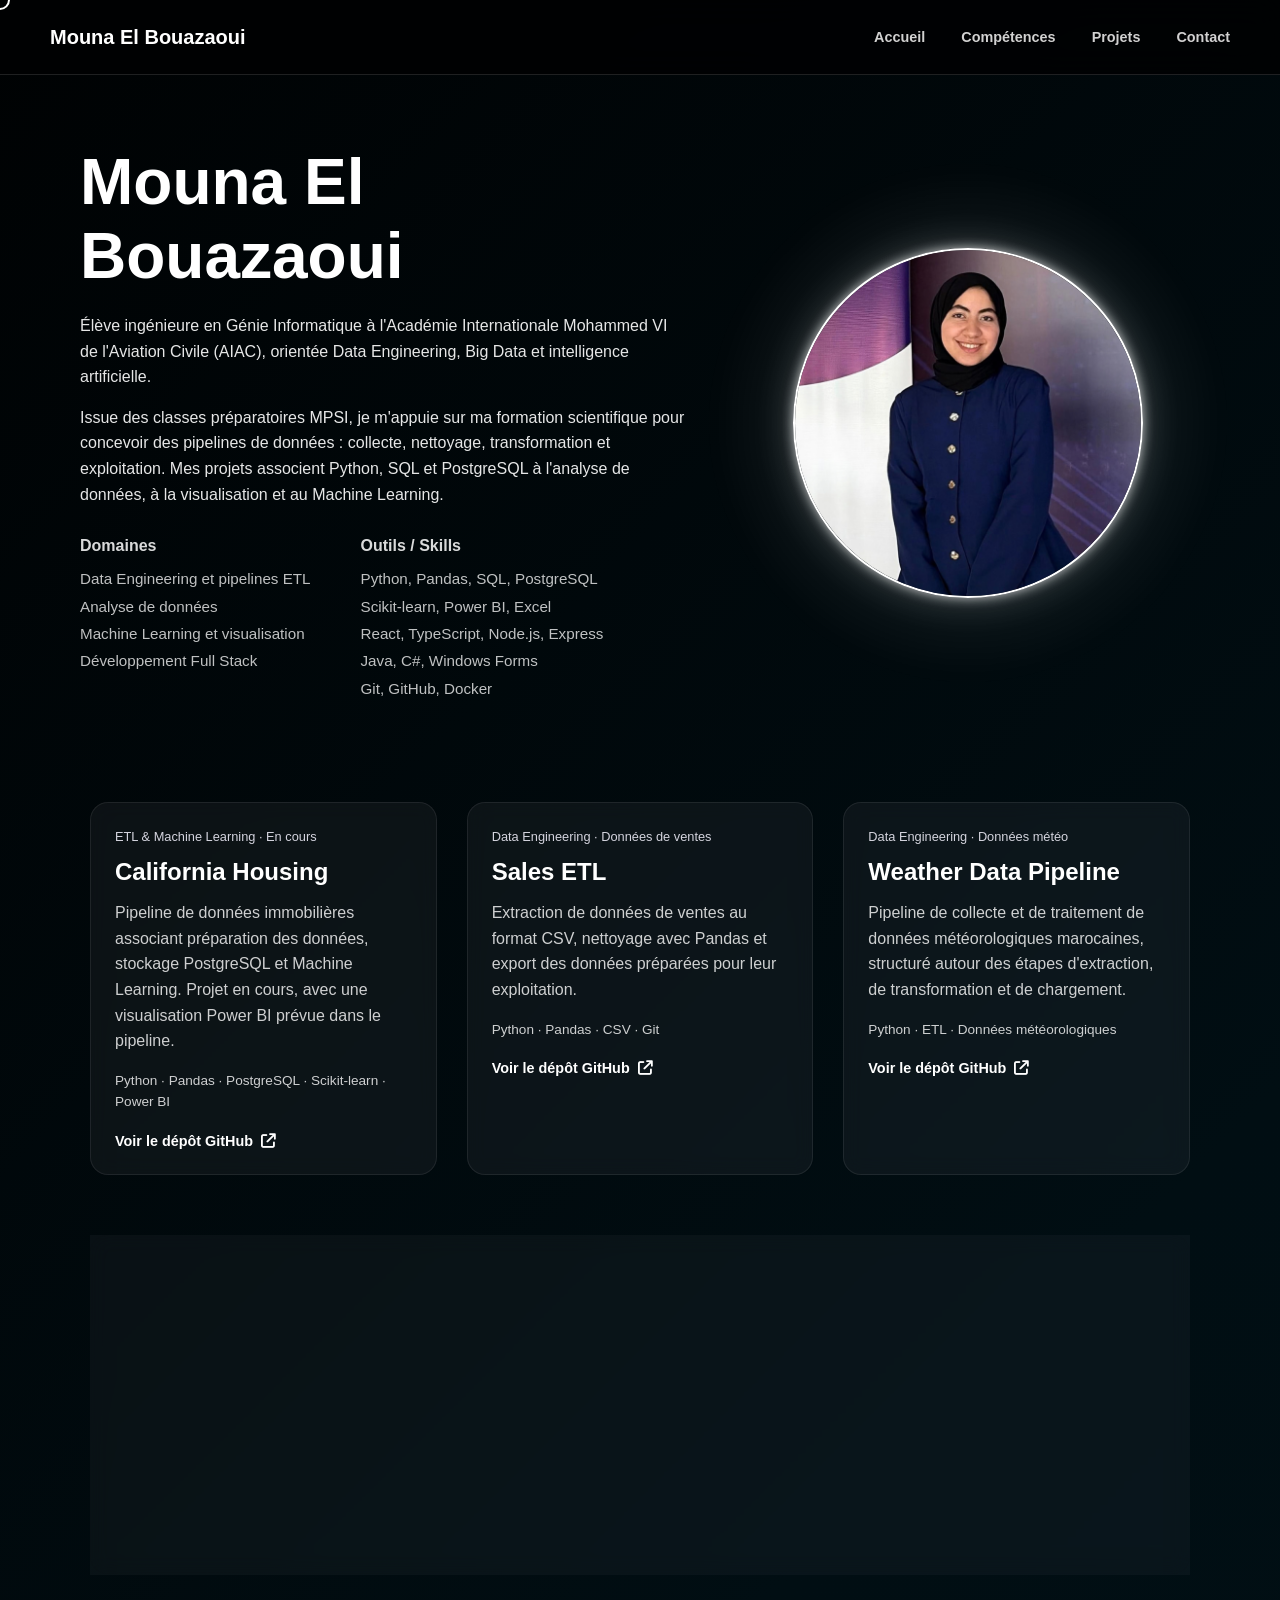
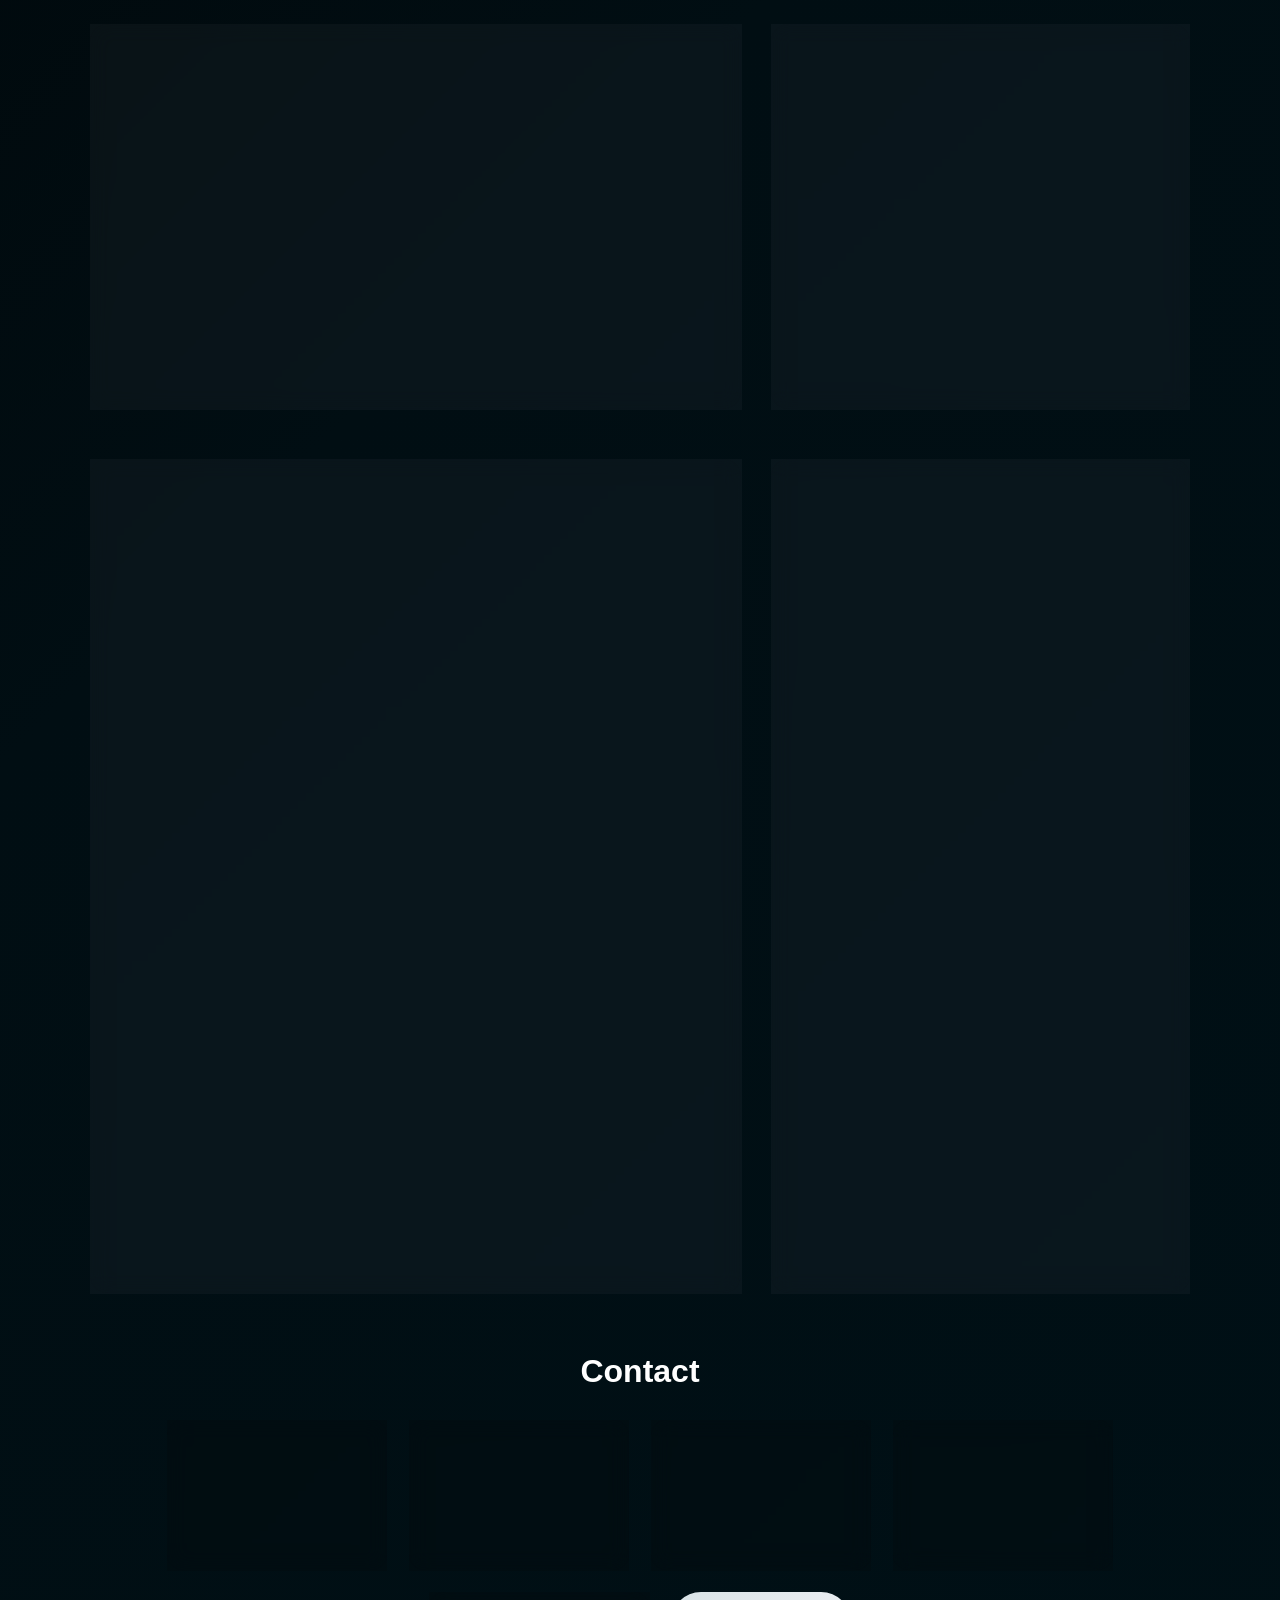
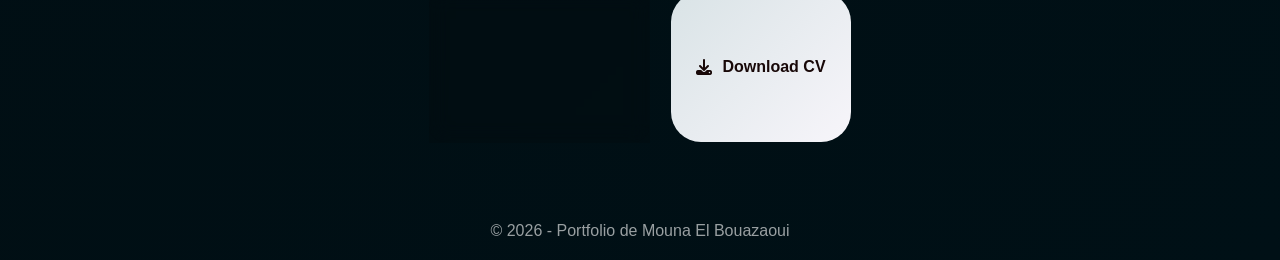
==== commit e2ca42a7: "Update project" ====
--- a/index.html
+++ b/index.html
@@ -26,33 +26,35 @@
     <main>
         <section class="hero" id="accueil">
             <div class="hero-text">
-                <h1>Hey! Mouna El Bouazaoui Here</h1>
+                <h1>Mouna El Bouazaoui</h1>
 
                 <p class="subtitle">
-                    Je suis élève ingénieure en Génie Informatique à l'Académie Internationale de l'Aviation Civile (AIAC).
+                    Élève ingénieure en Génie Informatique à l'Académie Internationale Mohammed VI de l'Aviation Civile (AIAC), orientée Data Engineering, Big Data et intelligence artificielle.
+                </p>
 
                 <p>
-                    J'aime concevoir des solutions efficaces, comprendre le fonctionnement profond des systèmes et travailler sur des projets mêlant web, bases de données, data engineering et analyse.
+                    Issue des classes préparatoires MPSI, je m'appuie sur ma formation scientifique pour concevoir des pipelines de données : collecte, nettoyage, transformation et exploitation. Mes projets associent Python, SQL et PostgreSQL à l'analyse de données, à la visualisation et au Machine Learning.
                 </p>
 
                 <div class="hero-info" id="competences">
                     <div>
                         <h4>Domaines</h4>
                         <ul>
-                            <li>Développement web</li>
-                            <li>Data Engineering</li>
+                            <li>Data Engineering et pipelines ETL</li>
                             <li>Analyse de données</li>
-                            <li>Machine Learning</li>
+                            <li>Machine Learning et visualisation</li>
+                            <li>Développement Full Stack</li>
                         </ul>
                     </div>
 
                     <div>
                         <h4>Outils / Skills</h4>
                         <ul>
-                            <li>Python, Java, SQL</li>
-                            <li>HTML, CSS, JavaScript</li>
-                            <li>GitHub, Docker, PostgreSQL</li>
-                            <li>Power BI, Excel, LaTeX</li>
+                            <li>Python, Pandas, SQL, PostgreSQL</li>
+                            <li>Scikit-learn, Power BI, Excel</li>
+                            <li>React, TypeScript, Node.js, Express</li>
+                            <li>Java, C#, Windows Forms</li>
+                            <li>Git, GitHub, Docker</li>
                         </ul>
                     </div>
                 </div>
@@ -60,31 +62,40 @@
 
             <div class="hero-image">
                 <div class="profile-visual">
-                    <img src="assets/images/photo-mouna.jpeg" alt="Photo de Mouna El Bouazaoui" onerror="this.style.display='none'; this.nextElementSibling.style.display='grid';">
+                    <img src="assets/images/photo-mouna.png" alt="Photo de Mouna El Bouazaoui" onerror="this.style.display='none'; this.nextElementSibling.style.display='grid';">
                     <div class="profile-fallback" aria-hidden="true">MEB</div>
                 </div>
             </div>
         </section>
 
-        <section class="cards" id="projets" aria-label="Projets">
-            <a class="card" href="https://github.com/ellbouazaouimouna-maker/Systeme-etude-de-credit" target="_blank" rel="noopener noreferrer" aria-label="Voir le projet Data Engineering et Analytics sur GitHub">
+        <section class="cards" id="projets" aria-label="Projets Data Engineering et Machine Learning">
+            <a class="card" href="https://github.com/ellbouazaouimouna-maker/California-Housing-ETL-ML" target="_blank" rel="noopener noreferrer" aria-label="Voir le projet California Housing sur GitHub">
                 <div class="card-content">
-                    <h2>Data Engineering & Analytics</h2>
-                    <p>Data Warehouse PostgreSQL, analyse et visualisation avec Power BI, expérimentation de modèles Machine Learning.</p>
+                    <span class="project-label">ETL &amp; Machine Learning · En cours</span>
+                    <h2>California Housing</h2>
+                    <p>Pipeline de données immobilières associant préparation des données, stockage PostgreSQL et Machine Learning. Projet en cours, avec une visualisation Power BI prévue dans le pipeline.</p>
+                    <p class="project-stack">Python · Pandas · PostgreSQL · Scikit-learn · Power BI</p>
+                    <span class="project-action">Voir le dépôt GitHub <i class="fas fa-arrow-up-right-from-square" aria-hidden="true"></i></span>
                 </div>
             </a>
 
-            <a class="card" href="https://github.com/ellbouazaouimouna-maker/Projet-TO-DO-LIST-avec-DOCKER" target="_blank" rel="noopener noreferrer" aria-label="Voir le projet Application Web To-Do List sur GitHub">
+            <a class="card" href="https://github.com/ellbouazaouimouna-maker/Sales-ETL-Data-Engineering" target="_blank" rel="noopener noreferrer" aria-label="Voir le projet Sales ETL sur GitHub">
                 <div class="card-content">
-                    <h2>Application Web To-Do List</h2>
-                    <p>Développement HTML/CSS et déploiement avec Docker.</p>
+                    <span class="project-label">Data Engineering · Données de ventes</span>
+                    <h2>Sales ETL</h2>
+                    <p>Extraction de données de ventes au format CSV, nettoyage avec Pandas et export des données préparées pour leur exploitation.</p>
+                    <p class="project-stack">Python · Pandas · CSV · Git</p>
+                    <span class="project-action">Voir le dépôt GitHub <i class="fas fa-arrow-up-right-from-square" aria-hidden="true"></i></span>
                 </div>
             </a>
 
-            <a class="card" href="https://github.com/ellbouazaouimouna-maker/Gestion-de-salle-de-sport" target="_blank" rel="noopener noreferrer" aria-label="Voir le projet Gestion de Salle de Sport sur GitHub">
+            <a class="card" href="https://github.com/ellbouazaouimouna-maker/Weather-Data-Engineering-Pipeline" target="_blank" rel="noopener noreferrer" aria-label="Voir le projet Weather Data Engineering Pipeline sur GitHub">
                 <div class="card-content">
-                    <h2>Gestion de Salle de Sport</h2>
-                    <p>Application Java pour gérer les adhérents, abonnements, activités sportives et le suivi des membres.</p>
+                    <span class="project-label">Data Engineering · Données météo</span>
+                    <h2>Weather Data Pipeline</h2>
+                    <p>Pipeline de collecte et de traitement de données météorologiques marocaines, structuré autour des étapes d'extraction, de transformation et de chargement.</p>
+                    <p class="project-stack">Python · ETL · Données météorologiques</p>
+                    <span class="project-action">Voir le dépôt GitHub <i class="fas fa-arrow-up-right-from-square" aria-hidden="true"></i></span>
                 </div>
             </a>
         </section>
@@ -95,23 +106,21 @@
                 <div class="timeline">
                     <div>
                         <div class="experience-heading">
-                            <h3>Stage d'observation — Ibhar Network</h3>
-                            <span class="report-link report-link-disabled" aria-disabled="true" title="Le rapport sera ajouté prochainement">
-                                <i class="fas fa-file-pdf" aria-hidden="true"></i>
-                                Rapport bientôt disponible
-                            </span>
+                            <h3>Stagiaire développeuse Full Stack — Jisrouk</h3>
                         </div>
-                        <p>Immersion au sein d'une startup et découverte de son environnement professionnel, de son organisation et de ses activités.</p>
+                        <p class="experience-date">Juin – Août 2026</p>
+                        <p>Contribution au développement d'une plateforme reliant établissements et enseignants, avec des fonctionnalités de formation, d'offres d'emploi et de candidatures. Participation au développement Full Stack avec React, TypeScript, Node.js, Express et PostgreSQL.</p>
                     </div>
                     <div>
                         <div class="experience-heading">
-                            <h3>Stage — AIC Métallurgie</h3>
+                            <h3>Stagiaire en développement logiciel — AIC Métallurgie (Delta Holding)</h3>
                             <a class="report-link" href="output/pdf/rapport-stage-aic-metallurgie.pdf" target="_blank" rel="noopener noreferrer" aria-label="Voir le rapport du stage AIC Métallurgie au format PDF">
                                 <i class="fas fa-file-pdf" aria-hidden="true"></i>
                                 Voir le rapport de stage
                             </a>
                         </div>
-                        <p>Découverte du fonctionnement de l'entreprise et de son environnement industriel.</p>
+                        <p class="experience-date">Août – Septembre 2026</p>
+                        <p>Développement d'une application de gestion de stock en C# et Windows Forms, avec Microsoft Access. Gestion des produits, des fournisseurs et des mouvements de stock, avec mise à jour des quantités et conservation de l'historique des opérations.</p>
                     </div>
                 </div>
             </article>
@@ -131,7 +140,7 @@
                     </div>
                     <div>
                         <h3>Baccalauréat Sciences Mathématiques A</h3>
-                        <p>Lycée Echriki, Kénitra · Mention Bien · 2023</p>
+                        <p>Lycée Echraibi · Mention Bien · 2023</p>
                     </div>
                 </div>
             </article>
@@ -167,6 +176,10 @@
                 <h2>Expériences Associatives</h2>
                 <div class="timeline">
                     <div>
+                        <h3>AIAC Junior-Entreprise (AJE) — Présidente</h3>
+                        <p>Pilotage des activités, coordination des équipes et supervision des initiatives. Représentation de l'association et contribution à son développement et à son rayonnement.</p>
+                    </div>
+                    <div>
                         <div class="experience-heading">
                             <h3>IT Club AIAC - Membre du Bureau Exécutif</h3>
                             <a class="details-link" href="club-it-aiac.html" target="_blank" rel="noopener noreferrer">
@@ -174,15 +187,15 @@
                                 <i class="fas fa-arrow-right" aria-hidden="true"></i>
                             </a>
                         </div>
-                        <p>Responsable événementiel : formations techniques, projets en développement et data, contribution aux événements du club.</p>
+                        <p>Membre du bureau exécutif et responsable des événements scientifiques. Engagement dans les initiatives techniques du club, notamment la conception et la présentation d'un projet de détection de capteurs IoT défaillants au Festival des Sciences de Rabat 2026.</p>
                     </div>
                     <div>
                         <h3>Club Industriel AIAC - Membre du Bureau Exécutif</h3>
                         <p>Responsable média.</p>
                     </div>
                     <div>
-                        <h3>Technovation - Mentor</h3>
-                        <p>Mentorat d'une équipe sur l'idéation, le développement et la présentation d'une solution innovante.</p>
+                        <h3>Technovation — Mentor et ambassadrice</h3>
+                        <p>Accompagnement de jeunes filles dans la conception de projets technologiques, de l'idéation au développement et à la présentation de leur solution.</p>
                     </div>
                     <div>
                         <div class="experience-heading">
@@ -192,7 +205,7 @@
                                 <i class="fas fa-arrow-right" aria-hidden="true"></i>
                             </a>
                         </div>
-                        <p>Organisation d'événements, communication digitale et accompagnement des participants.</p>
+                        <p>Contribution à la communication et aux initiatives scientifiques d'une association engagée dans les olympiades et les compétitions internationales. Couverture digitale d'événements et accompagnement des participants.</p>
                     </div>
                     <div>
                         <h3>Les Citoyens - Ambassadrice</h3>
@@ -243,10 +256,10 @@
                     <span>+212 6 24 05 97 06</span>
                 </a>
 
-                <a href="https://github.com/MounaElBouazaoui" target="_blank" class="contact-card">
+                <a href="https://github.com/ellbouazaouimouna-maker" target="_blank" rel="noopener noreferrer" class="contact-card">
                     <i class="fab fa-github"></i>
                     <p>GitHub</p>
-                    <span>MounaElBouazaoui</span>
+                    <span>ellbouazaouimouna-maker</span>
                 </a>
 
                 <a href="https://www.linkedin.com/in/mouna-elbouazaoui-bb9467207" target="_blank" class="contact-card">
--- a/style.css
+++ b/style.css
@@ -276,6 +276,33 @@
     transform: translateZ(50px);
 }
 
+.project-label {
+    display: block;
+    margin-bottom: 12px;
+    font-size: 0.8rem;
+    line-height: 1.5;
+    color: #d5d5df;
+}
+
+.card .project-stack {
+    margin-top: 16px;
+    font-size: 0.85rem;
+}
+
+.project-action {
+    display: inline-flex;
+    align-items: center;
+    gap: 8px;
+    margin-top: 20px;
+    font-weight: 600;
+    font-size: 0.9rem;
+}
+
+.timeline .experience-date {
+    margin-bottom: 8px;
+    font-size: 0.85rem;
+}
+
 .card h2,
 .info-block h2 {
     margin-bottom: 14px;
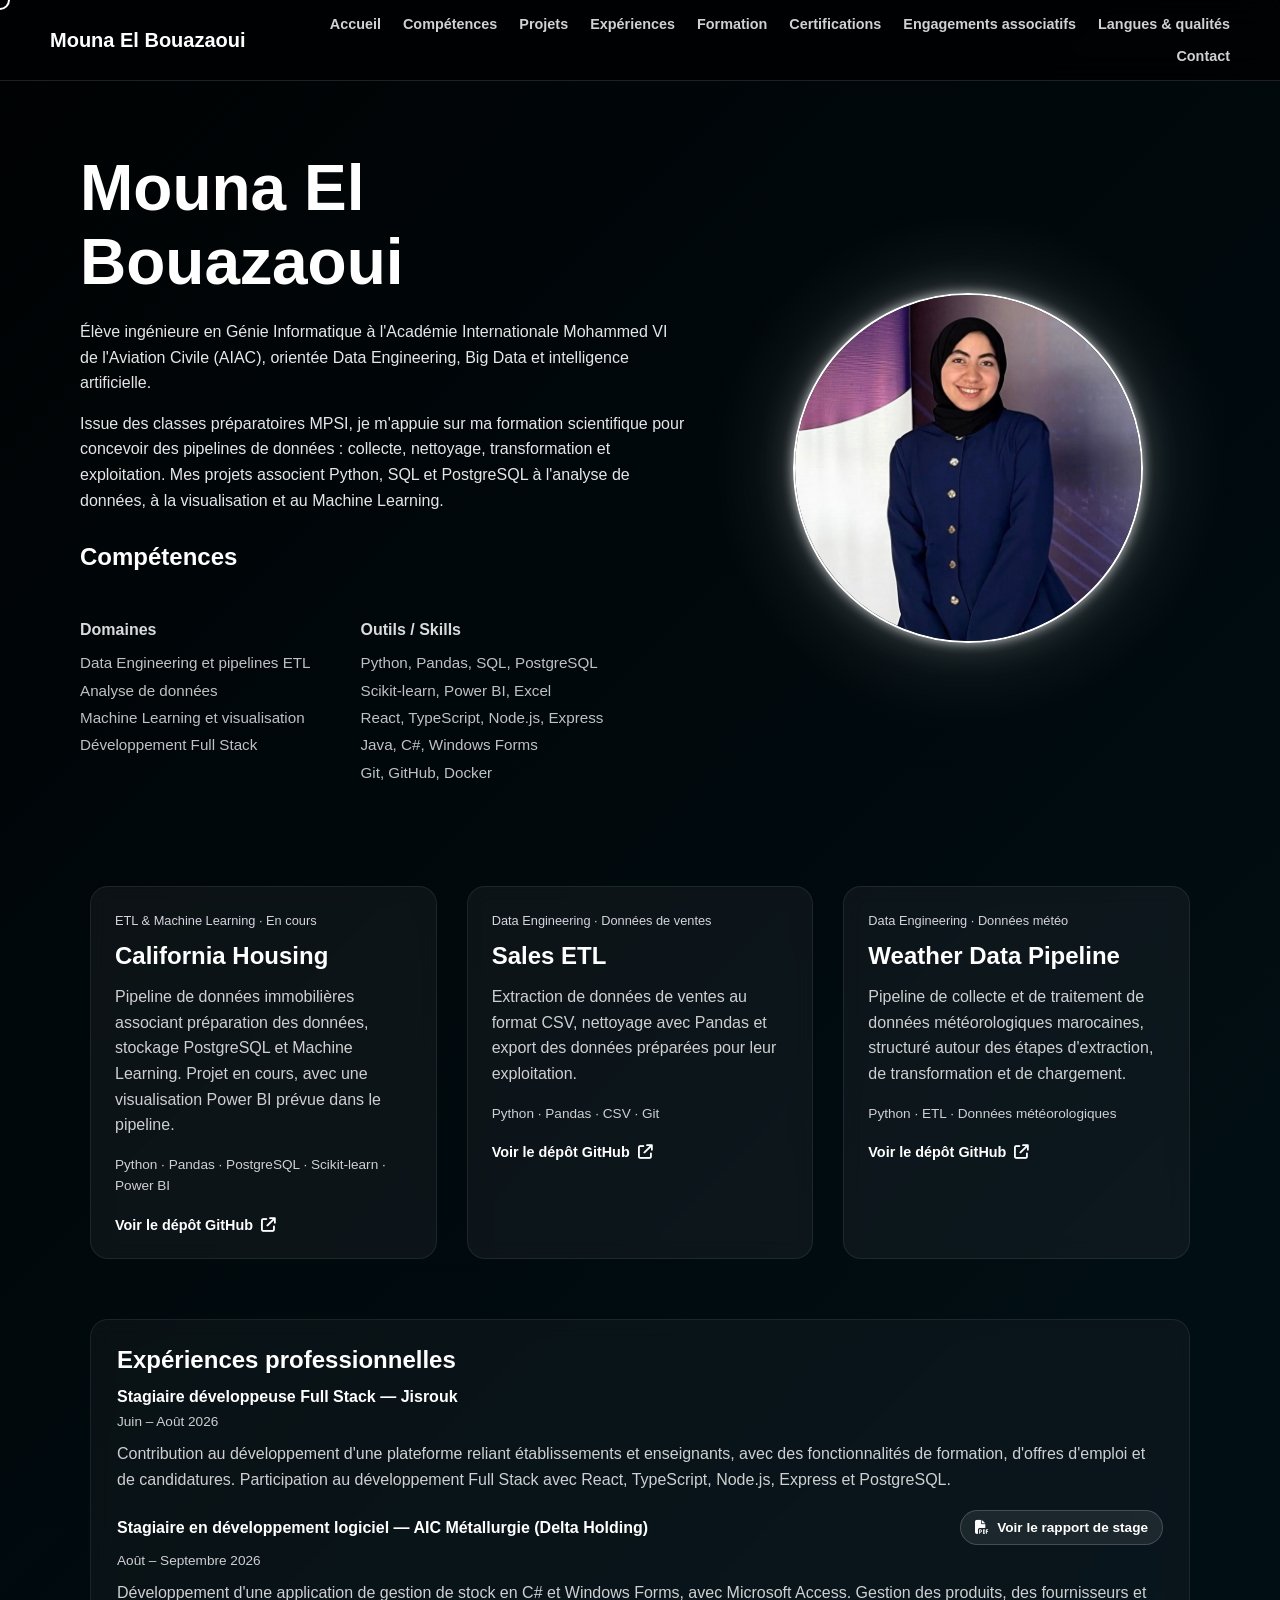
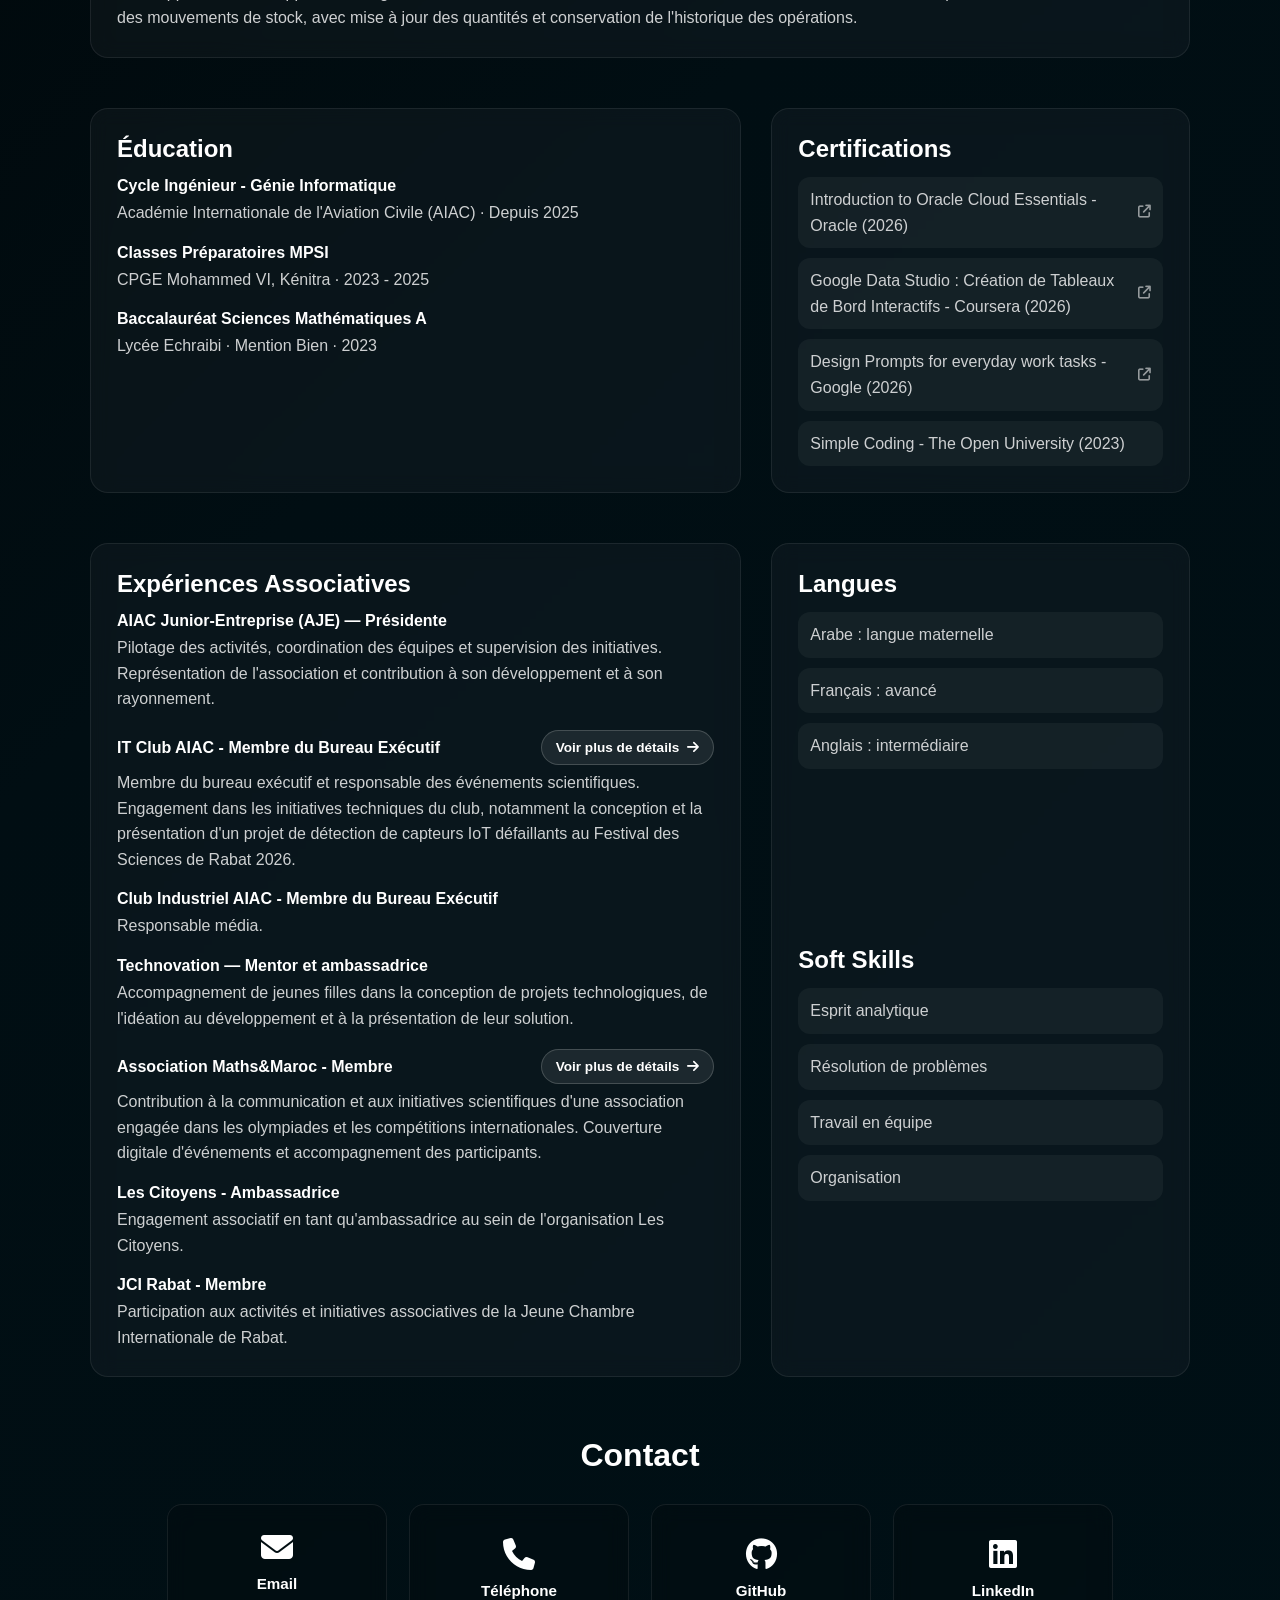
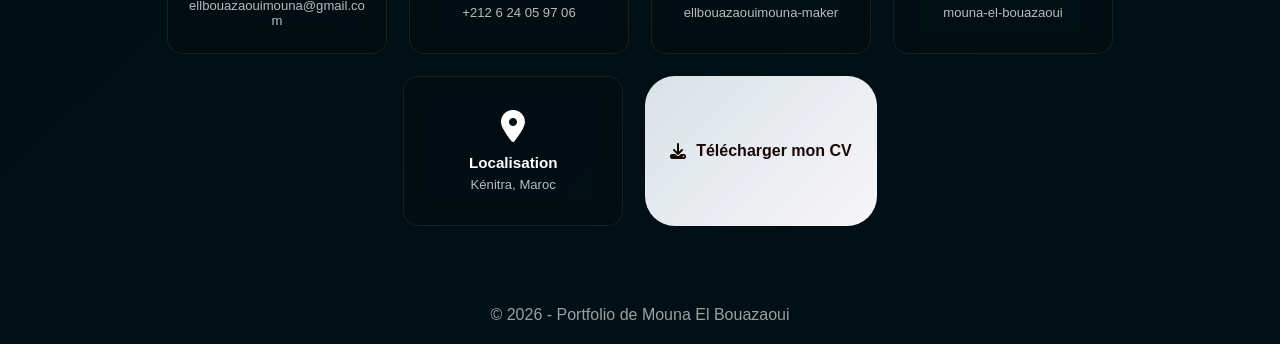
==== commit d9e5f178: "Fix CV download, LinkedIn profile and complete section navigation" ====
--- a/index.html
+++ b/index.html
@@ -18,6 +18,11 @@
                 <a href="#accueil">Accueil</a>
                 <a href="#competences">Compétences</a>
                 <a href="#projets">Projets</a>
+                <a href="#experiences">Expériences</a>
+                <a href="#formation">Formation</a>
+                <a href="#certifications">Certifications</a>
+                <a href="#engagements">Engagements associatifs</a>
+                <a href="#langues">Langues &amp; qualités</a>
                 <a href="#contact">Contact</a>
             </div>
         </nav>
@@ -37,6 +42,7 @@
                 </p>
 
                 <div class="hero-info" id="competences">
+                    <h2>Compétences</h2>
                     <div>
                         <h4>Domaines</h4>
                         <ul>
@@ -100,7 +106,7 @@
             </a>
         </section>
 
-        <section class="professional-experience" aria-labelledby="professional-experience-title">
+        <section class="professional-experience" id="experiences" aria-labelledby="professional-experience-title">
             <article class="info-block">
                 <h2 id="professional-experience-title">Expériences professionnelles</h2>
                 <div class="timeline">
@@ -128,7 +134,7 @@
 
         <section class="section-grid">
             <article class="info-block">
-                <h2>Éducation</h2>
+                <h2 id="formation">Éducation</h2>
                 <div class="timeline">
                     <div>
                         <h3>Cycle Ingénieur - Génie Informatique</h3>
@@ -146,7 +152,7 @@
             </article>
 
             <article class="info-block">
-                <h2>Certifications</h2>
+                <h2 id="certifications">Certifications</h2>
                 <ul class="pill-list">
                     <li>
                         <a class="certification-link" href="https://www.coursera.org/account/accomplishments/verify/Z0UGKLXMLCTJ" target="_blank" rel="noopener noreferrer" aria-label="Voir la certification Introduction to Oracle Cloud Essentials">
@@ -173,7 +179,7 @@
 
         <section class="section-grid">
             <article class="info-block">
-                <h2>Expériences Associatives</h2>
+                <h2 id="engagements">Expériences Associatives</h2>
                 <div class="timeline">
                     <div>
                         <h3>AIAC Junior-Entreprise (AJE) — Présidente</h3>
@@ -218,7 +224,7 @@
                 </div>
             </article>
 
-            <article class="info-block split-block">
+            <article class="info-block split-block" id="langues">
                 <div>
                     <h2>Langues</h2>
                     <ul class="pill-list">
@@ -262,10 +268,10 @@
                     <span>ellbouazaouimouna-maker</span>
                 </a>
 
-                <a href="https://www.linkedin.com/in/mouna-elbouazaoui-bb9467207" target="_blank" class="contact-card">
+                <a href="https://www.linkedin.com/in/mouna-el-bouazaoui-bb9467207/" target="_blank" rel="noopener noreferrer" class="contact-card">
                     <i class="fab fa-linkedin"></i>
                     <p>LinkedIn</p>
-                    <span>mouna-elbouazaoui</span>
+                    <span>mouna-el-bouazaoui</span>
                 </a>
 
                 <div class="contact-card">
@@ -274,8 +280,8 @@
                     <span>Kénitra, Maroc</span>
                 </div>
 
-                <a href="Mon%20CV%20(1)%20(1).pdf" download class="cv-button">
-                    <i class="fas fa-download"></i> Download CV
+                <a href="Mon%20CV.pdf" download="CV-Mouna-El-Bouazaoui.pdf" class="cv-button">
+                    <i class="fas fa-download" aria-hidden="true"></i> Télécharger mon CV
                 </a>
             </div>
         </section>
@@ -286,6 +292,13 @@
     </footer>
 
     <script>
+        const header = document.querySelector(".site-header");
+        const updateHeaderOffset = () => {
+            document.documentElement.style.setProperty("--header-offset", `${header.offsetHeight + 24}px`);
+        };
+        new ResizeObserver(updateHeaderOffset).observe(header);
+        updateHeaderOffset();
+
         function updateClock() {
             const now = new Date();
             const hours = now.getHours().toString().padStart(2, "0");
--- a/style.css
+++ b/style.css
@@ -7,6 +7,11 @@
 
 html {
     scroll-behavior: smooth;
+    --header-offset: 120px;
+}
+
+main [id] {
+    scroll-margin-top: var(--header-offset);
 }
 
 body {
@@ -35,6 +40,7 @@
     align-items: center;
     justify-content: space-between;
     gap: 30px;
+    padding: 16px 0;
 }
 
 .navbar-brand {
@@ -49,7 +55,8 @@
     display: flex;
     align-items: center;
     justify-content: flex-end;
-    gap: clamp(18px, 3vw, 36px);
+    gap: 16px 22px;
+    flex-wrap: wrap;
 }
 
 .navbar-links a {
@@ -145,6 +152,10 @@
     flex-wrap: wrap;
 }
 
+.hero-info > h2 {
+    flex-basis: 100%;
+}
+
 .hero-info h4 {
     margin-bottom: 10px;
     opacity: 0.85;
@@ -858,10 +869,14 @@
 
     .navbar {
         min-height: 68px;
+        flex-direction: column;
+        align-items: flex-start;
+        gap: 16px;
     }
 
     .navbar-links {
         gap: 16px;
+        justify-content: flex-start;
     }
 
     .association-header {
@@ -929,9 +944,9 @@
 
     .navbar-links {
         width: 100%;
-        justify-content: space-between;
+        justify-content: flex-start;
         gap: 10px;
-        overflow-x: auto;
+        flex-wrap: wrap;
     }
 
     .navbar-links a {
